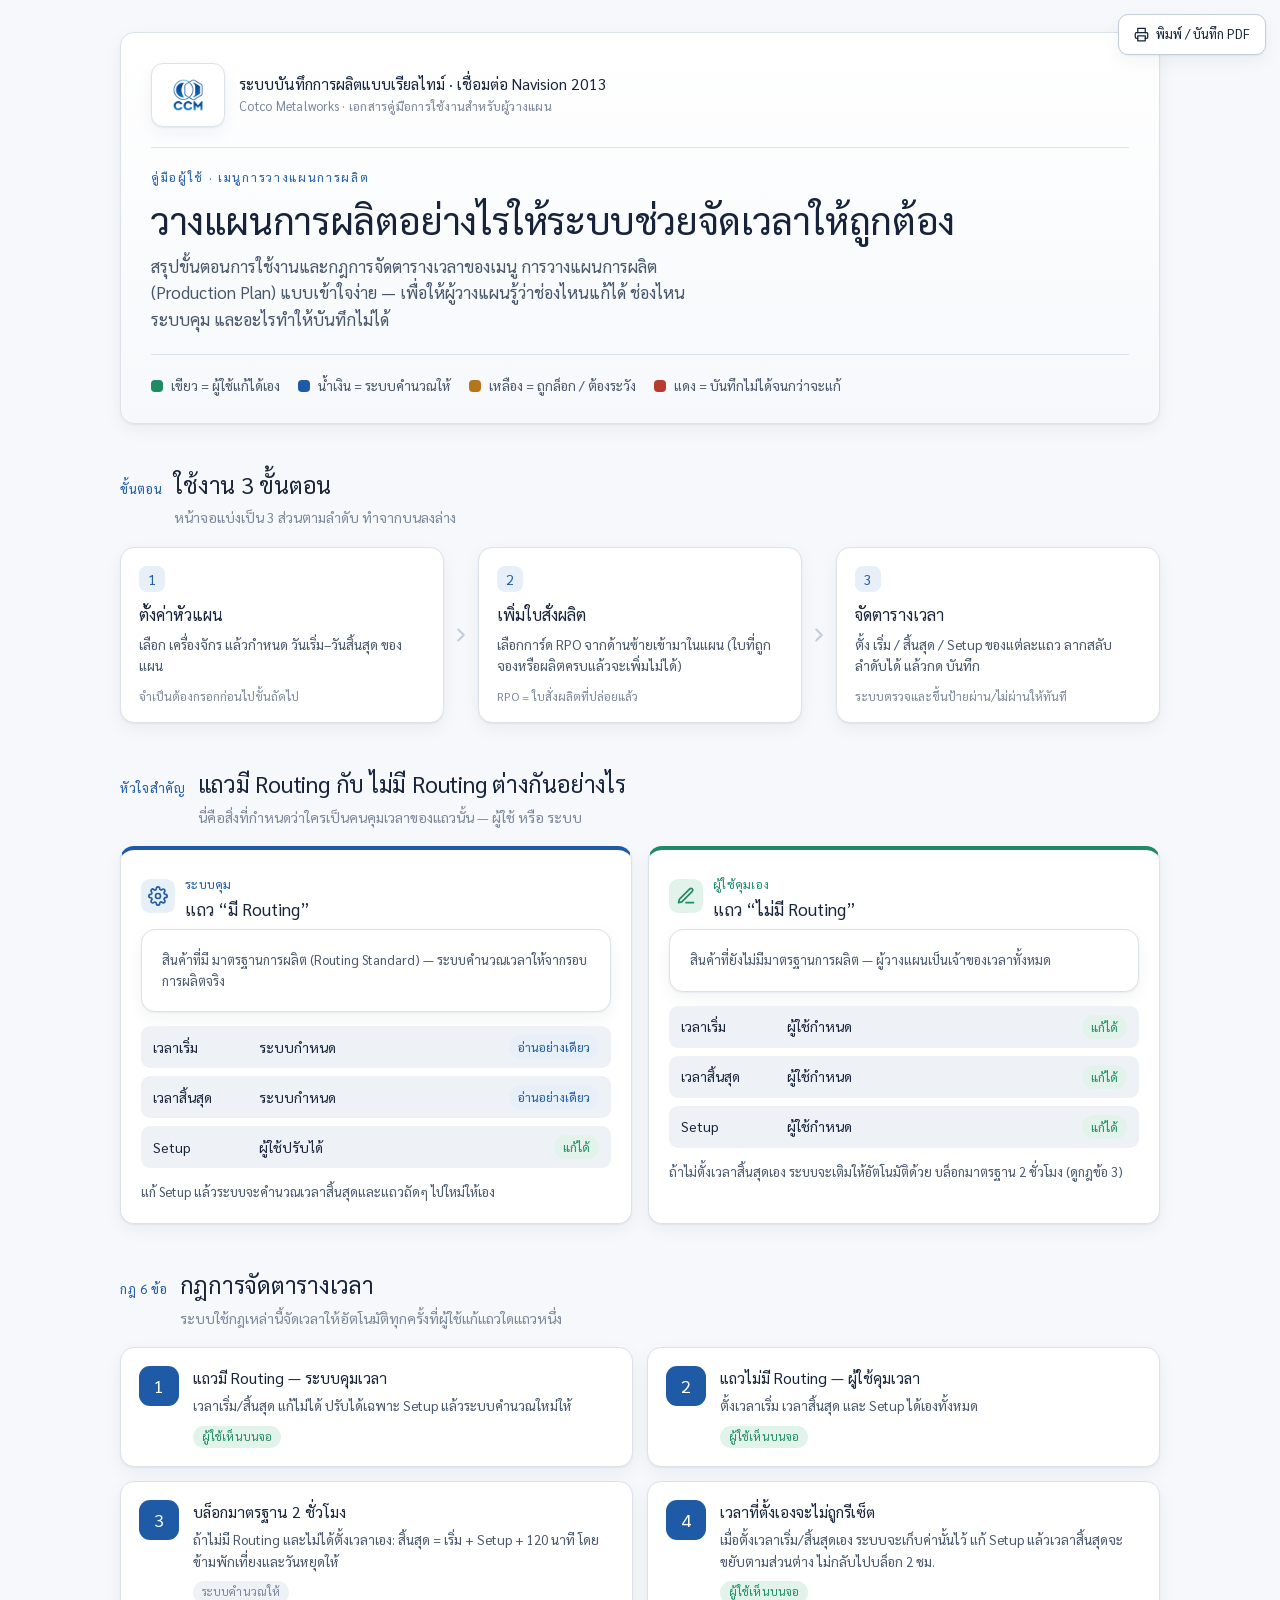
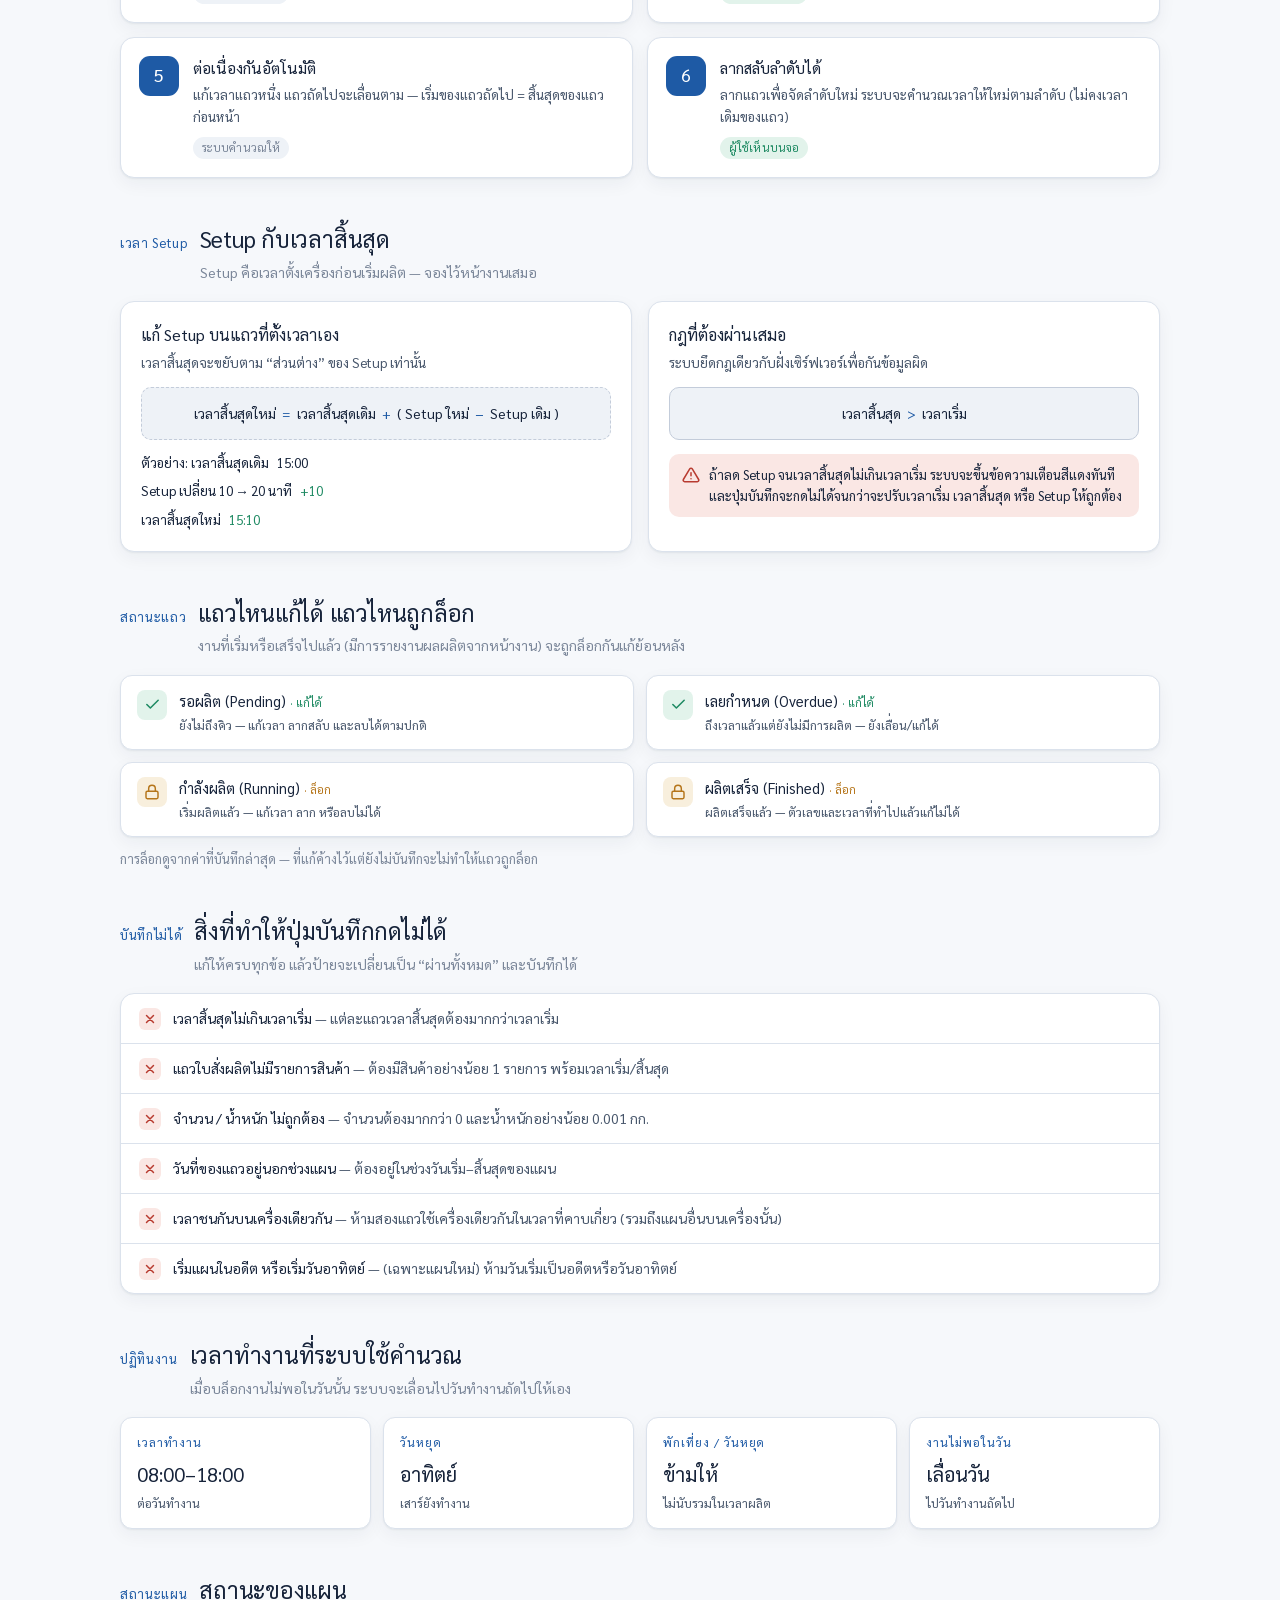
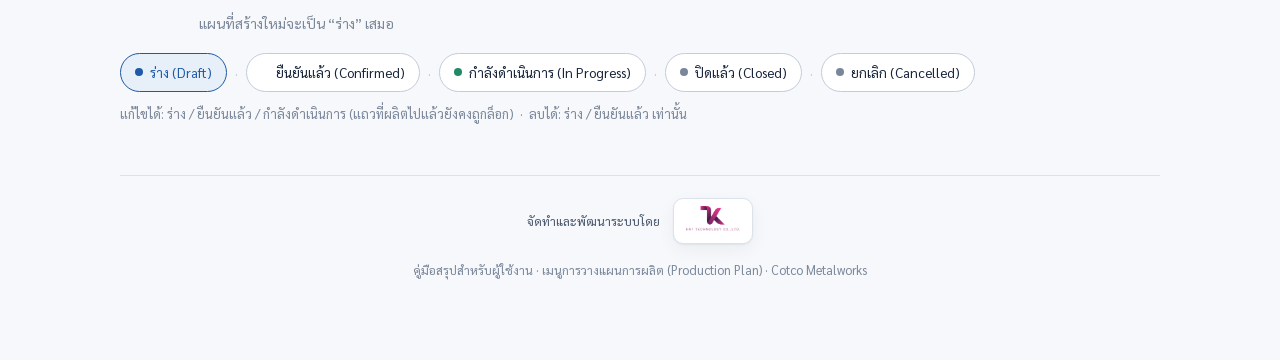
==== index.html @ a8435e53 "Add files via upload" ====
<!DOCTYPE html>
<html lang="th">
<head>
<meta charset="utf-8">
<meta name="viewport" content="width=device-width, initial-scale=1">
<meta name="description" content="คู่มือผู้ใช้: ขั้นตอนและกฎการจัดตารางเวลาของเมนูการวางแผนการผลิต (Production Plan)">
<link rel="icon" href="data:image/svg+xml,<svg xmlns='http://www.w3.org/2000/svg' viewBox='0 0 100 100'><text y='.9em' font-size='88'>🏭</text></svg>">
<style>
  img,svg{max-width:100%}
  .toolbar{position:fixed;top:14px;right:14px;z-index:50}
  .toolbar button{font:inherit;font-weight:700;font-size:13px;cursor:pointer;border:1px solid var(--line-strong);background:var(--surface);color:var(--ink);padding:9px 15px;border-radius:10px;box-shadow:var(--shadow);display:inline-flex;align-items:center;gap:7px}
  .toolbar button:hover{border-color:var(--brand);color:var(--brand)}
  .toolbar button:focus-visible{outline:2px solid var(--brand);outline-offset:2px}
  @media (prefers-reduced-motion:reduce){*{transition:none!important;animation:none!important}}
  @media print{
    .toolbar{display:none}
    :root{--ground:#fff!important;--surface:#fff!important;--surface-2:#f2f4f8!important;--ink:#16233a!important;--shadow:none!important}
    .wrap{max-width:none;padding:0 6px}
    header.hero,section{break-inside:avoid}
    .step,.pcard,.rule,.panel,.state,.cbox,.checks,.check{box-shadow:none!important;break-inside:avoid}
  }
</style>
<title>คู่มือการวางแผนการผลิต — Cotco</title>
<style>
  @font-face{font-family:'Sarabun';src:url([data-uri]) format('truetype');font-weight:400 800;font-style:normal;font-display:swap}
  :root {
    --ground: #f6f8fb;
    --surface: #ffffff;
    --surface-2: #eef2f7;
    --ink: #16233a;
    --ink-soft: #47566b;
    --ink-faint: #7a8699;
    --line: #dbe2ec;
    --line-strong: #c3ccda;
    --brand: #1e5aa5;
    --brand-soft: #e7eff8;
    --edit: #1f8a63;      /* ผู้ใช้แก้ได้ */
    --edit-soft: #e2f3eb;
    --system: #1e5aa5;    /* ระบบคุม */
    --system-soft: #e7eff8;
    --lock: #b5751a;      /* ล็อก / ต้องระวัง */
    --lock-soft: #f8efdd;
    --block: #b83b30;     /* บันทึกไม่ได้ */
    --block-soft: #fae7e4;
    --shadow: 0 1px 2px rgba(22,35,58,.06), 0 6px 18px rgba(22,35,58,.05);
    --radius: 14px;
    --font: "Sarabun", "Noto Sans Thai", "Leelawadee UI", "IBM Plex Sans Thai", system-ui, -apple-system, "Segoe UI", sans-serif;
  }
  @media (prefers-color-scheme: dark) {
    :root {
      --ground: #0e141d;
      --surface: #161f2b;
      --surface-2: #1d2836;
      --ink: #e7edf5;
      --ink-soft: #aab6c7;
      --ink-faint: #7c899c;
      --line: #273343;
      --line-strong: #34435a;
      --brand: #6fa5df;
      --brand-soft: #17293f;
      --edit: #57c493;
      --edit-soft: #12301f;
      --system: #6fa5df;
      --system-soft: #17293f;
      --lock: #e0a94e;
      --lock-soft: #33260f;
      --block: #ec7b6f;
      --block-soft: #35110d;
      --shadow: 0 1px 2px rgba(0,0,0,.3), 0 8px 22px rgba(0,0,0,.35);
    }
  }
  :root[data-theme="light"] {
    --ground: #f6f8fb; --surface: #fff; --surface-2: #eef2f7; --ink: #16233a; --ink-soft: #47566b; --ink-faint: #7a8699; --line: #dbe2ec; --line-strong: #c3ccda; --brand: #1e5aa5; --brand-soft: #e7eff8; --edit: #1f8a63; --edit-soft: #e2f3eb; --system: #1e5aa5; --system-soft: #e7eff8; --lock: #b5751a; --lock-soft: #f8efdd; --block: #b83b30; --block-soft: #fae7e4; --shadow: 0 1px 2px rgba(22,35,58,.06), 0 6px 18px rgba(22,35,58,.05);
  }
  :root[data-theme="dark"] {
    --ground: #0e141d; --surface: #161f2b; --surface-2: #1d2836; --ink: #e7edf5; --ink-soft: #aab6c7; --ink-faint: #7c899c; --line: #273343; --line-strong: #34435a; --brand: #6fa5df; --brand-soft: #17293f; --edit: #57c493; --edit-soft: #12301f; --system: #6fa5df; --system-soft: #17293f; --lock: #e0a94e; --lock-soft: #33260f; --block: #ec7b6f; --block-soft: #35110d; --shadow: 0 1px 2px rgba(0,0,0,.3), 0 8px 22px rgba(0,0,0,.35);
  }

  * { box-sizing: border-box; }
  body {
    margin: 0; background: var(--ground); color: var(--ink);
    font-family: var(--font); line-height: 1.6;
    -webkit-font-smoothing: antialiased; font-size: 16px;
  }
  .wrap { max-width: 1080px; margin: 0 auto; padding: 32px 20px 80px; }

  /* ---- header ---- */
  header.hero {
    background: linear-gradient(180deg, var(--surface), var(--ground));
    border: 1px solid var(--line); border-radius: var(--radius);
    padding: 30px 30px 26px; box-shadow: var(--shadow); margin-bottom: 30px;
  }
  .eyebrow {
    font-size: 12px; font-weight: 700; letter-spacing: .14em; text-transform: uppercase;
    color: var(--brand); margin: 0 0 10px;
  }
  h1 { font-size: clamp(26px, 4vw, 38px); line-height: 1.2; margin: 0 0 10px; font-weight: 800; letter-spacing: -.01em; text-wrap: balance; }
  .lede { color: var(--ink-soft); max-width: 62ch; margin: 0; font-size: 16.5px; }

  .legend { display: flex; flex-wrap: wrap; gap: 10px 18px; margin-top: 22px; padding-top: 20px; border-top: 1px solid var(--line); }
  .legend .item { display: inline-flex; align-items: center; gap: 8px; font-size: 13.5px; color: var(--ink-soft); font-weight: 600; }
  .dot { width: 12px; height: 12px; border-radius: 4px; flex: none; }
  .dot.edit { background: var(--edit); } .dot.system { background: var(--system); }
  .dot.lock { background: var(--lock); } .dot.block { background: var(--block); }

  /* brand */
  .brand-row { display: flex; align-items: center; gap: 14px; margin-bottom: 20px; padding-bottom: 20px; border-bottom: 1px solid var(--line); }
  .logo-chip { background: #fff; border: 1px solid var(--line); border-radius: 12px; padding: 8px 13px; display: inline-flex; align-items: center; box-shadow: var(--shadow); flex: none; }
  .logo-chip img { display: block; height: 46px; width: auto; }
  .brand-row .bt { display: flex; flex-direction: column; gap: 2px; min-width: 0; }
  .brand-row .bt .sys { font-size: 15.5px; font-weight: 800; color: var(--ink); line-height: 1.3; }
  .brand-row .bt .own { font-size: 12.5px; color: var(--ink-faint); font-weight: 600; letter-spacing: .02em; }
  .foot-brand { display: flex; align-items: center; justify-content: center; gap: 13px; margin-bottom: 16px; flex-wrap: wrap; }
  .foot-brand .fl { font-size: 12.5px; color: var(--ink-soft); font-weight: 600; }
  .foot-brand .fc { background: #fff; border: 1px solid var(--line); border-radius: 10px; padding: 7px 12px; display: inline-flex; box-shadow: var(--shadow); }
  .foot-brand .fc img { display: block; height: 30px; width: auto; }

  /* ---- section ---- */
  section { margin-top: 42px; }
  .sec-head { display: flex; align-items: baseline; gap: 12px; margin: 0 0 18px; }
  .sec-num { font-size: 13px; font-weight: 800; color: var(--brand); font-variant-numeric: tabular-nums; letter-spacing: .05em; }
  h2 { font-size: clamp(19px, 2.6vw, 23px); margin: 0; font-weight: 800; letter-spacing: -.01em; }
  .sec-sub { color: var(--ink-faint); font-size: 14px; margin: 4px 0 0; }

  /* ---- flow (steps) ---- */
  .flow { display: grid; grid-template-columns: 1fr auto 1fr auto 1fr; gap: 6px; align-items: stretch; }
  .step {
    background: var(--surface); border: 1px solid var(--line); border-radius: var(--radius);
    padding: 18px 18px 16px; box-shadow: var(--shadow); position: relative;
  }
  .step .n { display: inline-flex; align-items: center; justify-content: center; width: 26px; height: 26px; border-radius: 8px; background: var(--brand-soft); color: var(--brand); font-weight: 800; font-size: 14px; margin-bottom: 10px; font-variant-numeric: tabular-nums; }
  .step h3 { margin: 0 0 6px; font-size: 16px; font-weight: 800; }
  .step p { margin: 0; font-size: 13.5px; color: var(--ink-soft); }
  .step .tag { margin-top: 10px; font-size: 12px; color: var(--ink-faint); }
  .chev { display: flex; align-items: center; color: var(--line-strong); }
  .chev svg { width: 22px; height: 22px; }

  /* ---- two-column pivot ---- */
  .pivot { display: grid; grid-template-columns: 1fr 1fr; gap: 16px; }
  .pcard { border-radius: var(--radius); padding: 20px; box-shadow: var(--shadow); border: 1px solid var(--line); background: var(--surface); }
  .pcard.system { border-top: 4px solid var(--system); }
  .pcard.edit { border-top: 4px solid var(--edit); }
  .pcard .ph { display: flex; align-items: center; gap: 10px; margin-bottom: 6px; }
  .pcard .ph .ic { width: 34px; height: 34px; border-radius: 9px; display: inline-flex; align-items: center; justify-content: center; flex: none; }
  .pcard.system .ic { background: var(--system-soft); color: var(--system); }
  .pcard.edit .ic { background: var(--edit-soft); color: var(--edit); }
  .pcard h3 { margin: 0; font-size: 17px; font-weight: 800; }
  .pcard .who { font-size: 12.5px; font-weight: 700; letter-spacing: .02em; }
  .pcard.system .who { color: var(--system); } .pcard.edit .who { color: var(--edit); }
  .fields { display: flex; flex-direction: column; gap: 8px; margin: 14px 0 0; }
  .frow { display: flex; align-items: center; gap: 10px; font-size: 14px; padding: 9px 12px; border-radius: 9px; background: var(--surface-2); }
  .frow .fl { font-weight: 700; min-width: 96px; }
  .frow .fs { margin-left: auto; font-size: 12.5px; font-weight: 700; padding: 2px 9px; border-radius: 999px; }
  .fs.lock { background: var(--system-soft); color: var(--system); }
  .fs.free { background: var(--edit-soft); color: var(--edit); }
  .pcard .note { margin: 14px 0 0; font-size: 13px; color: var(--ink-soft); }

  /* ---- rules grid ---- */
  .rules { display: grid; grid-template-columns: repeat(2, 1fr); gap: 14px; }
  .rule { background: var(--surface); border: 1px solid var(--line); border-radius: var(--radius); padding: 18px; box-shadow: var(--shadow); display: flex; gap: 14px; }
  .rule .rn { flex: none; width: 40px; height: 40px; border-radius: 11px; background: var(--brand); color: #fff; display: inline-flex; align-items: center; justify-content: center; font-weight: 800; font-size: 18px; font-variant-numeric: tabular-nums; }
  :root[data-theme="dark"] .rule .rn { color: #0e141d; }
  @media (prefers-color-scheme: dark) { .rule .rn { color: #0e141d; } }
  .rule h3 { margin: 0 0 4px; font-size: 15.5px; font-weight: 800; }
  .rule p { margin: 0; font-size: 13.5px; color: var(--ink-soft); }
  .rule .badge { display: inline-block; margin-top: 9px; font-size: 11.5px; font-weight: 700; padding: 2px 9px; border-radius: 999px; letter-spacing: .01em; }
  .badge.see { background: var(--edit-soft); color: var(--edit); }
  .badge.auto { background: var(--surface-2); color: var(--ink-faint); }

  /* ---- callout diagram (setup) ---- */
  .duo { display: grid; grid-template-columns: 1fr 1fr; gap: 16px; }
  .panel { background: var(--surface); border: 1px solid var(--line); border-radius: var(--radius); padding: 20px; box-shadow: var(--shadow); }
  .panel h3 { margin: 0 0 4px; font-size: 16px; font-weight: 800; display: flex; align-items: center; gap: 8px; }
  .panel .desc { font-size: 13.5px; color: var(--ink-soft); margin: 0 0 14px; }
  .formula { background: var(--surface-2); border: 1px dashed var(--line-strong); border-radius: 10px; padding: 14px 16px; font-size: 14px; text-align: center; color: var(--ink); font-weight: 600; }
  .formula .op { color: var(--brand); font-weight: 800; padding: 0 3px; }
  .ex { display: flex; flex-direction: column; gap: 7px; margin-top: 12px; font-size: 13.5px; }
  .ex .er { display: flex; gap: 8px; align-items: center; }
  .ex .er b { font-variant-numeric: tabular-nums; }
  .arrow-in { color: var(--edit); font-weight: 800; }
  .warn-line { display: flex; gap: 9px; align-items: flex-start; margin-top: 14px; padding: 11px 13px; border-radius: 10px; background: var(--block-soft); font-size: 13px; color: var(--ink); }
  .warn-line svg { flex: none; color: var(--block); margin-top: 1px; }

  /* ---- status / lock legend ---- */
  .states { display: grid; grid-template-columns: repeat(2, 1fr); gap: 12px; }
  .state { display: flex; gap: 12px; align-items: flex-start; background: var(--surface); border: 1px solid var(--line); border-radius: 12px; padding: 14px 16px; box-shadow: var(--shadow); }
  .state .si { flex: none; width: 30px; height: 30px; border-radius: 8px; display: inline-flex; align-items: center; justify-content: center; }
  .state.on .si { background: var(--edit-soft); color: var(--edit); }
  .state.off .si { background: var(--lock-soft); color: var(--lock); }
  .state h4 { margin: 0 0 2px; font-size: 14.5px; font-weight: 800; }
  .state p { margin: 0; font-size: 12.5px; color: var(--ink-soft); }
  .state .k { font-size: 11.5px; font-weight: 700; }
  .state.on .k { color: var(--edit); } .state.off .k { color: var(--lock); }

  /* ---- checklist (blocks save) ---- */
  .checks { background: var(--surface); border: 1px solid var(--line); border-radius: var(--radius); box-shadow: var(--shadow); overflow: hidden; }
  .check { display: flex; gap: 12px; align-items: flex-start; padding: 13px 18px; border-bottom: 1px solid var(--line); }
  .check:last-child { border-bottom: none; }
  .check .ci { flex: none; width: 22px; height: 22px; border-radius: 6px; background: var(--block-soft); color: var(--block); display: inline-flex; align-items: center; justify-content: center; margin-top: 1px; }
  .check .ct { font-size: 14px; }
  .check .ct b { font-weight: 800; }
  .check .ct span { color: var(--ink-soft); }

  /* ---- calendar strip ---- */
  .cal { display: grid; grid-template-columns: repeat(4, 1fr); gap: 12px; }
  .cbox { background: var(--surface); border: 1px solid var(--line); border-radius: 12px; padding: 15px 16px; box-shadow: var(--shadow); }
  .cbox .cl { font-size: 12px; font-weight: 700; color: var(--brand); text-transform: uppercase; letter-spacing: .08em; margin: 0 0 6px; }
  .cbox .cv { font-size: 20px; font-weight: 800; font-variant-numeric: tabular-nums; margin: 0; }
  .cbox .cs { font-size: 12.5px; color: var(--ink-soft); margin: 3px 0 0; }

  /* ---- lifecycle ---- */
  .life { display: flex; flex-wrap: wrap; gap: 8px; align-items: center; }
  .pill { display: inline-flex; align-items: center; gap: 7px; padding: 8px 14px; border-radius: 999px; font-size: 13.5px; font-weight: 700; border: 1px solid var(--line-strong); background: var(--surface); }
  .pill .pd { width: 8px; height: 8px; border-radius: 999px; }
  .pill.draft .pd { background: var(--brand); } .pill.draft { border-color: var(--brand); color: var(--brand); background: var(--brand-soft); }
  .pill .pd.g { background: var(--edit); } .pill .pd.a { background: var(--lock); } .pill .pd.n { background: var(--ink-faint); }
  .life .sep { color: var(--line-strong); }
  .life-note { font-size: 13px; color: var(--ink-faint); margin: 12px 0 0; }

  footer { margin-top: 50px; padding-top: 22px; border-top: 1px solid var(--line); font-size: 12.5px; color: var(--ink-faint); text-align: center; }

  @media (max-width: 760px) {
    .flow { grid-template-columns: 1fr; }
    .flow .chev { transform: rotate(90deg); justify-content: center; padding: 2px 0; }
    .pivot, .rules, .duo, .states, .cal { grid-template-columns: 1fr; }
  }
</style>
</head>
<body>
<div class="toolbar"><button type="button" onclick="window.print()"><svg viewBox="0 0 24 24" width="15" height="15" fill="none" stroke="currentColor" stroke-width="2" stroke-linecap="round" stroke-linejoin="round"><polyline points="6 9 6 2 18 2 18 9"/><path d="M6 18H4a2 2 0 0 1-2-2v-5a2 2 0 0 1 2-2h16a2 2 0 0 1 2 2v5a2 2 0 0 1-2 2h-2"/><rect x="6" y="14" width="12" height="8"/></svg>พิมพ์ / บันทึก PDF</button></div>

<div class="wrap">
  <header class="hero">
    <div class="brand-row">
      <span class="logo-chip"><img src="[data-uri]" alt="CCM — Cotco Metalworks"></span>
      <span class="bt">
        <span class="sys">ระบบบันทึกการผลิตแบบเรียลไทม์ · เชื่อมต่อ Navision 2013</span>
        <span class="own">Cotco Metalworks · เอกสารคู่มือการใช้งานสำหรับผู้วางแผน</span>
      </span>
    </div>
    <p class="eyebrow">คู่มือผู้ใช้ · เมนูการวางแผนการผลิต</p>
    <h1>วางแผนการผลิตอย่างไรให้ระบบช่วยจัดเวลาให้ถูกต้อง</h1>
    <p class="lede">สรุปขั้นตอนการใช้งานและกฎการจัดตารางเวลาของเมนู <b>การวางแผนการผลิต (Production Plan)</b> แบบเข้าใจง่าย — เพื่อให้ผู้วางแผนรู้ว่าช่องไหนแก้ได้ ช่องไหนระบบคุม และอะไรทำให้บันทึกไม่ได้</p>
    <div class="legend">
      <span class="item"><span class="dot edit"></span>เขียว = ผู้ใช้แก้ได้เอง</span>
      <span class="item"><span class="dot system"></span>น้ำเงิน = ระบบคำนวณให้</span>
      <span class="item"><span class="dot lock"></span>เหลือง = ถูกล็อก / ต้องระวัง</span>
      <span class="item"><span class="dot block"></span>แดง = บันทึกไม่ได้จนกว่าจะแก้</span>
    </div>
  </header>

  <!-- 1. FLOW -->
  <section>
    <div class="sec-head"><span class="sec-num">ขั้นตอน</span><div><h2>ใช้งาน 3 ขั้นตอน</h2><p class="sec-sub">หน้าจอแบ่งเป็น 3 ส่วนตามลำดับ ทำจากบนลงล่าง</p></div></div>
    <div class="flow">
      <div class="step">
        <span class="n">1</span>
        <h3>ตั้งค่าหัวแผน</h3>
        <p>เลือก <b>เครื่องจักร</b> แล้วกำหนด <b>วันเริ่ม–วันสิ้นสุด</b> ของแผน</p>
        <p class="tag">จำเป็นต้องกรอกก่อนไปขั้นถัดไป</p>
      </div>
      <div class="chev" aria-hidden="true"><svg viewBox="0 0 24 24" fill="none" stroke="currentColor" stroke-width="2.2" stroke-linecap="round" stroke-linejoin="round"><path d="M9 6l6 6-6 6"/></svg></div>
      <div class="step">
        <span class="n">2</span>
        <h3>เพิ่มใบสั่งผลิต</h3>
        <p>เลือกการ์ด <b>RPO</b> จากด้านซ้ายเข้ามาในแผน (ใบที่ถูกจองหรือผลิตครบแล้วจะเพิ่มไม่ได้)</p>
        <p class="tag">RPO = ใบสั่งผลิตที่ปล่อยแล้ว</p>
      </div>
      <div class="chev" aria-hidden="true"><svg viewBox="0 0 24 24" fill="none" stroke="currentColor" stroke-width="2.2" stroke-linecap="round" stroke-linejoin="round"><path d="M9 6l6 6-6 6"/></svg></div>
      <div class="step">
        <span class="n">3</span>
        <h3>จัดตารางเวลา</h3>
        <p>ตั้ง <b>เริ่ม / สิ้นสุด / Setup</b> ของแต่ละแถว ลากสลับลำดับได้ แล้วกด <b>บันทึก</b></p>
        <p class="tag">ระบบตรวจและขึ้นป้ายผ่าน/ไม่ผ่านให้ทันที</p>
      </div>
    </div>
  </section>

  <!-- 2. PIVOT: routed vs unrouted -->
  <section>
    <div class="sec-head"><span class="sec-num">หัวใจสำคัญ</span><div><h2>แถวมี Routing กับ ไม่มี Routing ต่างกันอย่างไร</h2><p class="sec-sub">นี่คือสิ่งที่กำหนดว่าใครเป็นคนคุมเวลาของแถวนั้น — ผู้ใช้ หรือ ระบบ</p></div></div>
    <div class="pivot">
      <div class="pcard system">
        <div class="ph">
          <span class="ic"><svg viewBox="0 0 24 24" width="20" height="20" fill="none" stroke="currentColor" stroke-width="2" stroke-linecap="round" stroke-linejoin="round"><circle cx="12" cy="12" r="3"/><path d="M19.4 15a1.65 1.65 0 0 0 .33 1.82l.06.06a2 2 0 1 1-2.83 2.83l-.06-.06a1.65 1.65 0 0 0-1.82-.33 1.65 1.65 0 0 0-1 1.51V21a2 2 0 0 1-4 0v-.09A1.65 1.65 0 0 0 9 19.4a1.65 1.65 0 0 0-1.82.33l-.06.06a2 2 0 1 1-2.83-2.83l.06-.06a1.65 1.65 0 0 0 .33-1.82 1.65 1.65 0 0 0-1.51-1H3a2 2 0 0 1 0-4h.09A1.65 1.65 0 0 0 4.6 9a1.65 1.65 0 0 0-.33-1.82l-.06-.06a2 2 0 1 1 2.83-2.83l.06.06a1.65 1.65 0 0 0 1.82.33H9a1.65 1.65 0 0 0 1-1.51V3a2 2 0 0 1 4 0v.09a1.65 1.65 0 0 0 1 1.51 1.65 1.65 0 0 0 1.82-.33l.06-.06a2 2 0 1 1 2.83 2.83l-.06.06a1.65 1.65 0 0 0-.33 1.82V9a1.65 1.65 0 0 0 1.51 1H21a2 2 0 0 1 0 4h-.09a1.65 1.65 0 0 0-1.51 1z"/></svg></span>
          <div><span class="who">ระบบคุม</span><h3>แถว “มี Routing”</h3></div>
        </div>
        <p class="pcard note" style="margin-top:2px">สินค้าที่มี <b>มาตรฐานการผลิต (Routing Standard)</b> — ระบบคำนวณเวลาให้จากรอบการผลิตจริง</p>
        <div class="fields">
          <div class="frow"><span class="fl">เวลาเริ่ม</span><span>ระบบกำหนด</span><span class="fs lock">อ่านอย่างเดียว</span></div>
          <div class="frow"><span class="fl">เวลาสิ้นสุด</span><span>ระบบกำหนด</span><span class="fs lock">อ่านอย่างเดียว</span></div>
          <div class="frow"><span class="fl">Setup</span><span>ผู้ใช้ปรับได้</span><span class="fs free">แก้ได้</span></div>
        </div>
        <p class="note">แก้ Setup แล้วระบบจะคำนวณเวลาสิ้นสุดและแถวถัดๆ ไปใหม่ให้เอง</p>
      </div>

      <div class="pcard edit">
        <div class="ph">
          <span class="ic"><svg viewBox="0 0 24 24" width="20" height="20" fill="none" stroke="currentColor" stroke-width="2" stroke-linecap="round" stroke-linejoin="round"><path d="M12 20h9"/><path d="M16.5 3.5a2.12 2.12 0 0 1 3 3L7 19l-4 1 1-4z"/></svg></span>
          <div><span class="who">ผู้ใช้คุมเอง</span><h3>แถว “ไม่มี Routing”</h3></div>
        </div>
        <p class="pcard note" style="margin-top:2px">สินค้าที่ยังไม่มีมาตรฐานการผลิต — ผู้วางแผนเป็นเจ้าของเวลาทั้งหมด</p>
        <div class="fields">
          <div class="frow"><span class="fl">เวลาเริ่ม</span><span>ผู้ใช้กำหนด</span><span class="fs free">แก้ได้</span></div>
          <div class="frow"><span class="fl">เวลาสิ้นสุด</span><span>ผู้ใช้กำหนด</span><span class="fs free">แก้ได้</span></div>
          <div class="frow"><span class="fl">Setup</span><span>ผู้ใช้กำหนด</span><span class="fs free">แก้ได้</span></div>
        </div>
        <p class="note">ถ้าไม่ตั้งเวลาสิ้นสุดเอง ระบบจะเติมให้อัตโนมัติด้วย <b>บล็อกมาตรฐาน 2 ชั่วโมง</b> (ดูกฎข้อ 3)</p>
      </div>
    </div>
  </section>

  <!-- 3. THE 6 RULES -->
  <section>
    <div class="sec-head"><span class="sec-num">กฎ 6 ข้อ</span><div><h2>กฎการจัดตารางเวลา</h2><p class="sec-sub">ระบบใช้กฎเหล่านี้จัดเวลาให้อัตโนมัติทุกครั้งที่ผู้ใช้แก้แถวใดแถวหนึ่ง</p></div></div>
    <div class="rules">
      <div class="rule">
        <span class="rn">1</span>
        <div>
          <h3>แถวมี Routing — ระบบคุมเวลา</h3>
          <p>เวลาเริ่ม/สิ้นสุด แก้ไม่ได้ ปรับได้เฉพาะ Setup แล้วระบบคำนวณใหม่ให้</p>
          <span class="badge see">ผู้ใช้เห็นบนจอ</span>
        </div>
      </div>
      <div class="rule">
        <span class="rn">2</span>
        <div>
          <h3>แถวไม่มี Routing — ผู้ใช้คุมเวลา</h3>
          <p>ตั้งเวลาเริ่ม เวลาสิ้นสุด และ Setup ได้เองทั้งหมด</p>
          <span class="badge see">ผู้ใช้เห็นบนจอ</span>
        </div>
      </div>
      <div class="rule">
        <span class="rn">3</span>
        <div>
          <h3>บล็อกมาตรฐาน 2 ชั่วโมง</h3>
          <p>ถ้าไม่มี Routing และไม่ได้ตั้งเวลาเอง: สิ้นสุด = เริ่ม + Setup + 120 นาที โดยข้ามพักเที่ยงและวันหยุดให้</p>
          <span class="badge auto">ระบบคำนวณให้</span>
        </div>
      </div>
      <div class="rule">
        <span class="rn">4</span>
        <div>
          <h3>เวลาที่ตั้งเองจะไม่ถูกรีเซ็ต</h3>
          <p>เมื่อตั้งเวลาเริ่ม/สิ้นสุดเอง ระบบจะเก็บค่านั้นไว้ แก้ Setup แล้วเวลาสิ้นสุดจะ<b>ขยับตามส่วนต่าง</b> ไม่กลับไปบล็อก 2 ชม.</p>
          <span class="badge see">ผู้ใช้เห็นบนจอ</span>
        </div>
      </div>
      <div class="rule">
        <span class="rn">5</span>
        <div>
          <h3>ต่อเนื่องกันอัตโนมัติ</h3>
          <p>แก้เวลาแถวหนึ่ง แถวถัดไปจะเลื่อนตาม — <b>เริ่มของแถวถัดไป = สิ้นสุดของแถวก่อนหน้า</b></p>
          <span class="badge auto">ระบบคำนวณให้</span>
        </div>
      </div>
      <div class="rule">
        <span class="rn">6</span>
        <div>
          <h3>ลากสลับลำดับได้</h3>
          <p>ลากแถวเพื่อจัดลำดับใหม่ ระบบจะคำนวณเวลาให้ใหม่ตามลำดับ (ไม่คงเวลาเดิมของแถว)</p>
          <span class="badge see">ผู้ใช้เห็นบนจอ</span>
        </div>
      </div>
    </div>
  </section>

  <!-- 4. SETUP + END>START -->
  <section>
    <div class="sec-head"><span class="sec-num">เวลา Setup</span><div><h2>Setup กับเวลาสิ้นสุด</h2><p class="sec-sub">Setup คือเวลาตั้งเครื่องก่อนเริ่มผลิต — จองไว้หน้างานเสมอ</p></div></div>
    <div class="duo">
      <div class="panel">
        <h3>แก้ Setup บนแถวที่ตั้งเวลาเอง</h3>
        <p class="desc">เวลาสิ้นสุดจะขยับตาม “ส่วนต่าง” ของ Setup เท่านั้น</p>
        <div class="formula">เวลาสิ้นสุดใหม่ <span class="op">=</span> เวลาสิ้นสุดเดิม <span class="op">+</span> ( Setup ใหม่ <span class="op">−</span> Setup เดิม )</div>
        <div class="ex">
          <div class="er"><span>ตัวอย่าง: เวลาสิ้นสุดเดิม</span><b>15:00</b></div>
          <div class="er"><span>Setup เปลี่ยน 10 → 20 นาที</span><span class="arrow-in">+10</span></div>
          <div class="er"><span>เวลาสิ้นสุดใหม่</span><b style="color:var(--edit)">15:10</b></div>
        </div>
      </div>
      <div class="panel">
        <h3>กฎที่ต้องผ่านเสมอ</h3>
        <p class="desc">ระบบยึดกฎเดียวกับฝั่งเซิร์ฟเวอร์เพื่อกันข้อมูลผิด</p>
        <div class="formula" style="border-style:solid">เวลาสิ้นสุด <span class="op">&gt;</span> เวลาเริ่ม</div>
        <div class="warn-line">
          <svg viewBox="0 0 24 24" width="18" height="18" fill="none" stroke="currentColor" stroke-width="2" stroke-linecap="round" stroke-linejoin="round"><path d="M10.29 3.86 1.82 18a2 2 0 0 0 1.71 3h16.94a2 2 0 0 0 1.71-3L13.71 3.86a2 2 0 0 0-3.42 0z"/><line x1="12" y1="9" x2="12" y2="13"/><line x1="12" y1="17" x2="12.01" y2="17"/></svg>
          <span>ถ้าลด Setup จนเวลาสิ้นสุดไม่เกินเวลาเริ่ม ระบบจะขึ้น<b>ข้อความเตือนสีแดง</b>ทันที และ<b>ปุ่มบันทึกจะกดไม่ได้</b>จนกว่าจะปรับเวลาเริ่ม เวลาสิ้นสุด หรือ Setup ให้ถูกต้อง</span>
        </div>
      </div>
    </div>
  </section>

  <!-- 5. ROW LOCKS -->
  <section>
    <div class="sec-head"><span class="sec-num">สถานะแถว</span><div><h2>แถวไหนแก้ได้ แถวไหนถูกล็อก</h2><p class="sec-sub">งานที่เริ่มหรือเสร็จไปแล้ว (มีการรายงานผลผลิตจากหน้างาน) จะถูกล็อกกันแก้ย้อนหลัง</p></div></div>
    <div class="states">
      <div class="state on">
        <span class="si"><svg viewBox="0 0 24 24" width="17" height="17" fill="none" stroke="currentColor" stroke-width="2.2" stroke-linecap="round" stroke-linejoin="round"><path d="M20 6 9 17l-5-5"/></svg></span>
        <div><h4>รอผลิต (Pending) <span class="k">· แก้ได้</span></h4><p>ยังไม่ถึงคิว — แก้เวลา ลากสลับ และลบได้ตามปกติ</p></div>
      </div>
      <div class="state on">
        <span class="si"><svg viewBox="0 0 24 24" width="17" height="17" fill="none" stroke="currentColor" stroke-width="2.2" stroke-linecap="round" stroke-linejoin="round"><path d="M20 6 9 17l-5-5"/></svg></span>
        <div><h4>เลยกำหนด (Overdue) <span class="k">· แก้ได้</span></h4><p>ถึงเวลาแล้วแต่ยังไม่มีการผลิต — ยังเลื่อน/แก้ได้</p></div>
      </div>
      <div class="state off">
        <span class="si"><svg viewBox="0 0 24 24" width="16" height="16" fill="none" stroke="currentColor" stroke-width="2.2" stroke-linecap="round" stroke-linejoin="round"><rect x="3" y="11" width="18" height="11" rx="2"/><path d="M7 11V7a5 5 0 0 1 10 0v4"/></svg></span>
        <div><h4>กำลังผลิต (Running) <span class="k">· ล็อก</span></h4><p>เริ่มผลิตแล้ว — แก้เวลา ลาก หรือลบไม่ได้</p></div>
      </div>
      <div class="state off">
        <span class="si"><svg viewBox="0 0 24 24" width="16" height="16" fill="none" stroke="currentColor" stroke-width="2.2" stroke-linecap="round" stroke-linejoin="round"><rect x="3" y="11" width="18" height="11" rx="2"/><path d="M7 11V7a5 5 0 0 1 10 0v4"/></svg></span>
        <div><h4>ผลิตเสร็จ (Finished) <span class="k">· ล็อก</span></h4><p>ผลิตเสร็จแล้ว — ตัวเลขและเวลาที่ทำไปแล้วแก้ไม่ได้</p></div>
      </div>
    </div>
    <p class="life-note">การล็อกดูจากค่าที่<b>บันทึกล่าสุด</b> — ที่แก้ค้างไว้แต่ยังไม่บันทึกจะไม่ทำให้แถวถูกล็อก</p>
  </section>

  <!-- 6. WHAT BLOCKS SAVE -->
  <section>
    <div class="sec-head"><span class="sec-num">บันทึกไม่ได้</span><div><h2>สิ่งที่ทำให้ปุ่มบันทึกกดไม่ได้</h2><p class="sec-sub">แก้ให้ครบทุกข้อ แล้วป้ายจะเปลี่ยนเป็น “ผ่านทั้งหมด” และบันทึกได้</p></div></div>
    <div class="checks">
      <div class="check"><span class="ci"><svg viewBox="0 0 24 24" width="14" height="14" fill="none" stroke="currentColor" stroke-width="2.5" stroke-linecap="round"><path d="M18 6 6 18M6 6l12 12"/></svg></span><span class="ct"><b>เวลาสิ้นสุดไม่เกินเวลาเริ่ม</b> <span>— แต่ละแถวเวลาสิ้นสุดต้องมากกว่าเวลาเริ่ม</span></span></div>
      <div class="check"><span class="ci"><svg viewBox="0 0 24 24" width="14" height="14" fill="none" stroke="currentColor" stroke-width="2.5" stroke-linecap="round"><path d="M18 6 6 18M6 6l12 12"/></svg></span><span class="ct"><b>แถวใบสั่งผลิตไม่มีรายการสินค้า</b> <span>— ต้องมีสินค้าอย่างน้อย 1 รายการ พร้อมเวลาเริ่ม/สิ้นสุด</span></span></div>
      <div class="check"><span class="ci"><svg viewBox="0 0 24 24" width="14" height="14" fill="none" stroke="currentColor" stroke-width="2.5" stroke-linecap="round"><path d="M18 6 6 18M6 6l12 12"/></svg></span><span class="ct"><b>จำนวน / น้ำหนัก ไม่ถูกต้อง</b> <span>— จำนวนต้องมากกว่า 0 และน้ำหนักอย่างน้อย 0.001 กก.</span></span></div>
      <div class="check"><span class="ci"><svg viewBox="0 0 24 24" width="14" height="14" fill="none" stroke="currentColor" stroke-width="2.5" stroke-linecap="round"><path d="M18 6 6 18M6 6l12 12"/></svg></span><span class="ct"><b>วันที่ของแถวอยู่นอกช่วงแผน</b> <span>— ต้องอยู่ในช่วงวันเริ่ม–สิ้นสุดของแผน</span></span></div>
      <div class="check"><span class="ci"><svg viewBox="0 0 24 24" width="14" height="14" fill="none" stroke="currentColor" stroke-width="2.5" stroke-linecap="round"><path d="M18 6 6 18M6 6l12 12"/></svg></span><span class="ct"><b>เวลาชนกันบนเครื่องเดียวกัน</b> <span>— ห้ามสองแถวใช้เครื่องเดียวกันในเวลาที่คาบเกี่ยว (รวมถึงแผนอื่นบนเครื่องนั้น)</span></span></div>
      <div class="check"><span class="ci"><svg viewBox="0 0 24 24" width="14" height="14" fill="none" stroke="currentColor" stroke-width="2.5" stroke-linecap="round"><path d="M18 6 6 18M6 6l12 12"/></svg></span><span class="ct"><b>เริ่มแผนในอดีต หรือเริ่มวันอาทิตย์</b> <span>— (เฉพาะแผนใหม่) ห้ามวันเริ่มเป็นอดีตหรือวันอาทิตย์</span></span></div>
    </div>
  </section>

  <!-- 7. CALENDAR -->
  <section>
    <div class="sec-head"><span class="sec-num">ปฏิทินงาน</span><div><h2>เวลาทำงานที่ระบบใช้คำนวณ</h2><p class="sec-sub">เมื่อบล็อกงานไม่พอในวันนั้น ระบบจะเลื่อนไปวันทำงานถัดไปให้เอง</p></div></div>
    <div class="cal">
      <div class="cbox"><p class="cl">เวลาทำงาน</p><p class="cv">08:00–18:00</p><p class="cs">ต่อวันทำงาน</p></div>
      <div class="cbox"><p class="cl">วันหยุด</p><p class="cv">อาทิตย์</p><p class="cs">เสาร์ยังทำงาน</p></div>
      <div class="cbox"><p class="cl">พักเที่ยง / วันหยุด</p><p class="cv">ข้ามให้</p><p class="cs">ไม่นับรวมในเวลาผลิต</p></div>
      <div class="cbox"><p class="cl">งานไม่พอในวัน</p><p class="cv">เลื่อนวัน</p><p class="cs">ไปวันทำงานถัดไป</p></div>
    </div>
  </section>

  <!-- 8. LIFECYCLE -->
  <section>
    <div class="sec-head"><span class="sec-num">สถานะแผน</span><div><h2>สถานะของแผน</h2><p class="sec-sub">แผนที่สร้างใหม่จะเป็น “ร่าง” เสมอ</p></div></div>
    <div class="life">
      <span class="pill draft"><span class="pd"></span>ร่าง (Draft)</span>
      <span class="sep">·</span>
      <span class="pill"><span class="pd"></span>ยืนยันแล้ว (Confirmed)</span>
      <span class="sep">·</span>
      <span class="pill"><span class="pd g"></span>กำลังดำเนินการ (In&nbsp;Progress)</span>
      <span class="sep">·</span>
      <span class="pill"><span class="pd n"></span>ปิดแล้ว (Closed)</span>
      <span class="sep">·</span>
      <span class="pill"><span class="pd n"></span>ยกเลิก (Cancelled)</span>
    </div>
    <p class="life-note"><b>แก้ไขได้:</b> ร่าง / ยืนยันแล้ว / กำลังดำเนินการ (แถวที่ผลิตไปแล้วยังคงถูกล็อก) &nbsp;·&nbsp; <b>ลบได้:</b> ร่าง / ยืนยันแล้ว เท่านั้น</p>
  </section>

  <footer>
    <div class="foot-brand">
      <span class="fl">จัดทำและพัฒนาระบบโดย</span>
      <span class="fc"><img src="[data-uri]" alt="KNT Technology Co., Ltd."></span>
    </div>
    คู่มือสรุปสำหรับผู้ใช้งาน · เมนูการวางแผนการผลิต (Production Plan) · Cotco Metalworks
  </footer>
</div>

</body>
</html>
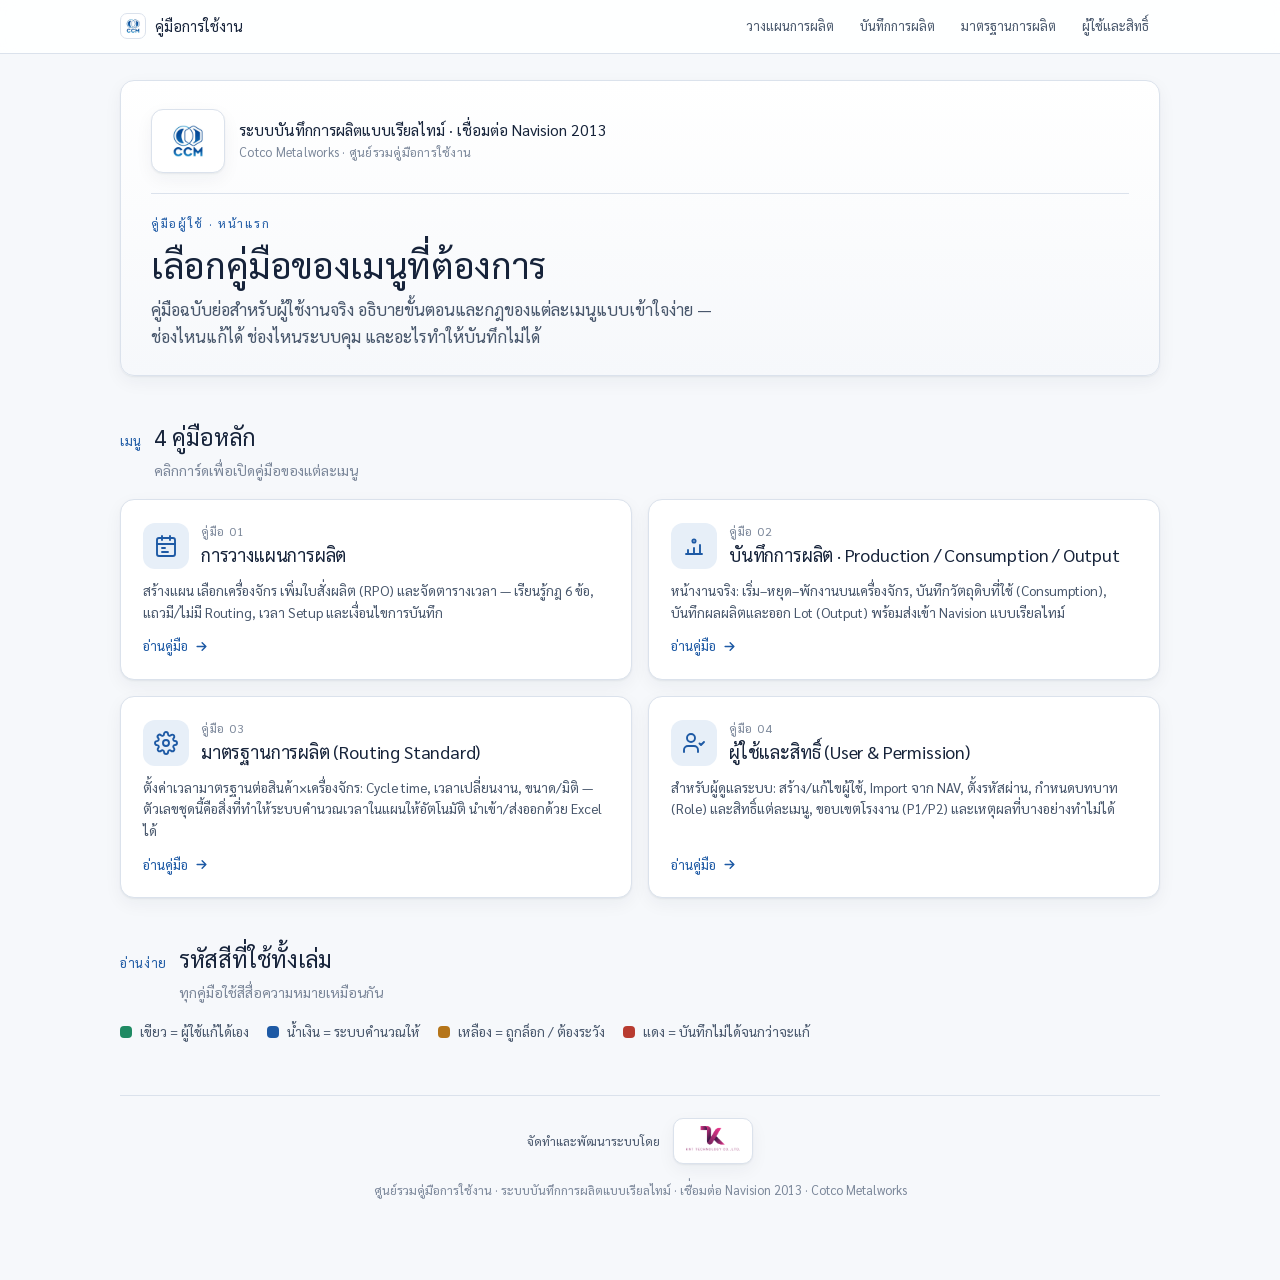
==== commit db4e6be5: "Add files via upload" ====
--- a/index.html
+++ b/index.html
@@ -3,467 +3,97 @@
 <head>
 <meta charset="utf-8">
 <meta name="viewport" content="width=device-width, initial-scale=1">
-<meta name="description" content="คู่มือผู้ใช้: ขั้นตอนและกฎการจัดตารางเวลาของเมนูการวางแผนการผลิต (Production Plan)">
+<meta name="description" content="คู่มือการใช้งาน ระบบบันทึกการผลิตแบบเรียลไทม์ เชื่อมต่อ Navision 2013 — Cotco Metalworks">
 <link rel="icon" href="data:image/svg+xml,<svg xmlns='http://www.w3.org/2000/svg' viewBox='0 0 100 100'><text y='.9em' font-size='88'>🏭</text></svg>">
-<style>
-  img,svg{max-width:100%}
-  .toolbar{position:fixed;top:14px;right:14px;z-index:50}
-  .toolbar button{font:inherit;font-weight:700;font-size:13px;cursor:pointer;border:1px solid var(--line-strong);background:var(--surface);color:var(--ink);padding:9px 15px;border-radius:10px;box-shadow:var(--shadow);display:inline-flex;align-items:center;gap:7px}
-  .toolbar button:hover{border-color:var(--brand);color:var(--brand)}
-  .toolbar button:focus-visible{outline:2px solid var(--brand);outline-offset:2px}
-  @media (prefers-reduced-motion:reduce){*{transition:none!important;animation:none!important}}
-  @media print{
-    .toolbar{display:none}
-    :root{--ground:#fff!important;--surface:#fff!important;--surface-2:#f2f4f8!important;--ink:#16233a!important;--shadow:none!important}
-    .wrap{max-width:none;padding:0 6px}
-    header.hero,section{break-inside:avoid}
-    .step,.pcard,.rule,.panel,.state,.cbox,.checks,.check{box-shadow:none!important;break-inside:avoid}
-  }
-</style>
-<title>คู่มือการวางแผนการผลิต — Cotco</title>
-<style>
-  @font-face{font-family:'Sarabun';src:url([data-uri]) format('truetype');font-weight:400 800;font-style:normal;font-display:swap}
-  :root {
-    --ground: #f6f8fb;
-    --surface: #ffffff;
-    --surface-2: #eef2f7;
-    --ink: #16233a;
-    --ink-soft: #47566b;
-    --ink-faint: #7a8699;
-    --line: #dbe2ec;
-    --line-strong: #c3ccda;
-    --brand: #1e5aa5;
-    --brand-soft: #e7eff8;
-    --edit: #1f8a63;      /* ผู้ใช้แก้ได้ */
-    --edit-soft: #e2f3eb;
-    --system: #1e5aa5;    /* ระบบคุม */
-    --system-soft: #e7eff8;
-    --lock: #b5751a;      /* ล็อก / ต้องระวัง */
-    --lock-soft: #f8efdd;
-    --block: #b83b30;     /* บันทึกไม่ได้ */
-    --block-soft: #fae7e4;
-    --shadow: 0 1px 2px rgba(22,35,58,.06), 0 6px 18px rgba(22,35,58,.05);
-    --radius: 14px;
-    --font: "Sarabun", "Noto Sans Thai", "Leelawadee UI", "IBM Plex Sans Thai", system-ui, -apple-system, "Segoe UI", sans-serif;
-  }
-  @media (prefers-color-scheme: dark) {
-    :root {
-      --ground: #0e141d;
-      --surface: #161f2b;
-      --surface-2: #1d2836;
-      --ink: #e7edf5;
-      --ink-soft: #aab6c7;
-      --ink-faint: #7c899c;
-      --line: #273343;
-      --line-strong: #34435a;
-      --brand: #6fa5df;
-      --brand-soft: #17293f;
-      --edit: #57c493;
-      --edit-soft: #12301f;
-      --system: #6fa5df;
-      --system-soft: #17293f;
-      --lock: #e0a94e;
-      --lock-soft: #33260f;
-      --block: #ec7b6f;
-      --block-soft: #35110d;
-      --shadow: 0 1px 2px rgba(0,0,0,.3), 0 8px 22px rgba(0,0,0,.35);
-    }
-  }
-  :root[data-theme="light"] {
-    --ground: #f6f8fb; --surface: #fff; --surface-2: #eef2f7; --ink: #16233a; --ink-soft: #47566b; --ink-faint: #7a8699; --line: #dbe2ec; --line-strong: #c3ccda; --brand: #1e5aa5; --brand-soft: #e7eff8; --edit: #1f8a63; --edit-soft: #e2f3eb; --system: #1e5aa5; --system-soft: #e7eff8; --lock: #b5751a; --lock-soft: #f8efdd; --block: #b83b30; --block-soft: #fae7e4; --shadow: 0 1px 2px rgba(22,35,58,.06), 0 6px 18px rgba(22,35,58,.05);
-  }
-  :root[data-theme="dark"] {
-    --ground: #0e141d; --surface: #161f2b; --surface-2: #1d2836; --ink: #e7edf5; --ink-soft: #aab6c7; --ink-faint: #7c899c; --line: #273343; --line-strong: #34435a; --brand: #6fa5df; --brand-soft: #17293f; --edit: #57c493; --edit-soft: #12301f; --system: #6fa5df; --system-soft: #17293f; --lock: #e0a94e; --lock-soft: #33260f; --block: #ec7b6f; --block-soft: #35110d; --shadow: 0 1px 2px rgba(0,0,0,.3), 0 8px 22px rgba(0,0,0,.35);
-  }
-
-  * { box-sizing: border-box; }
-  body {
-    margin: 0; background: var(--ground); color: var(--ink);
-    font-family: var(--font); line-height: 1.6;
-    -webkit-font-smoothing: antialiased; font-size: 16px;
-  }
-  .wrap { max-width: 1080px; margin: 0 auto; padding: 32px 20px 80px; }
-
-  /* ---- header ---- */
-  header.hero {
-    background: linear-gradient(180deg, var(--surface), var(--ground));
-    border: 1px solid var(--line); border-radius: var(--radius);
-    padding: 30px 30px 26px; box-shadow: var(--shadow); margin-bottom: 30px;
-  }
-  .eyebrow {
-    font-size: 12px; font-weight: 700; letter-spacing: .14em; text-transform: uppercase;
-    color: var(--brand); margin: 0 0 10px;
-  }
-  h1 { font-size: clamp(26px, 4vw, 38px); line-height: 1.2; margin: 0 0 10px; font-weight: 800; letter-spacing: -.01em; text-wrap: balance; }
-  .lede { color: var(--ink-soft); max-width: 62ch; margin: 0; font-size: 16.5px; }
-
-  .legend { display: flex; flex-wrap: wrap; gap: 10px 18px; margin-top: 22px; padding-top: 20px; border-top: 1px solid var(--line); }
-  .legend .item { display: inline-flex; align-items: center; gap: 8px; font-size: 13.5px; color: var(--ink-soft); font-weight: 600; }
-  .dot { width: 12px; height: 12px; border-radius: 4px; flex: none; }
-  .dot.edit { background: var(--edit); } .dot.system { background: var(--system); }
-  .dot.lock { background: var(--lock); } .dot.block { background: var(--block); }
-
-  /* brand */
-  .brand-row { display: flex; align-items: center; gap: 14px; margin-bottom: 20px; padding-bottom: 20px; border-bottom: 1px solid var(--line); }
-  .logo-chip { background: #fff; border: 1px solid var(--line); border-radius: 12px; padding: 8px 13px; display: inline-flex; align-items: center; box-shadow: var(--shadow); flex: none; }
-  .logo-chip img { display: block; height: 46px; width: auto; }
-  .brand-row .bt { display: flex; flex-direction: column; gap: 2px; min-width: 0; }
-  .brand-row .bt .sys { font-size: 15.5px; font-weight: 800; color: var(--ink); line-height: 1.3; }
-  .brand-row .bt .own { font-size: 12.5px; color: var(--ink-faint); font-weight: 600; letter-spacing: .02em; }
-  .foot-brand { display: flex; align-items: center; justify-content: center; gap: 13px; margin-bottom: 16px; flex-wrap: wrap; }
-  .foot-brand .fl { font-size: 12.5px; color: var(--ink-soft); font-weight: 600; }
-  .foot-brand .fc { background: #fff; border: 1px solid var(--line); border-radius: 10px; padding: 7px 12px; display: inline-flex; box-shadow: var(--shadow); }
-  .foot-brand .fc img { display: block; height: 30px; width: auto; }
-
-  /* ---- section ---- */
-  section { margin-top: 42px; }
-  .sec-head { display: flex; align-items: baseline; gap: 12px; margin: 0 0 18px; }
-  .sec-num { font-size: 13px; font-weight: 800; color: var(--brand); font-variant-numeric: tabular-nums; letter-spacing: .05em; }
-  h2 { font-size: clamp(19px, 2.6vw, 23px); margin: 0; font-weight: 800; letter-spacing: -.01em; }
-  .sec-sub { color: var(--ink-faint); font-size: 14px; margin: 4px 0 0; }
-
-  /* ---- flow (steps) ---- */
-  .flow { display: grid; grid-template-columns: 1fr auto 1fr auto 1fr; gap: 6px; align-items: stretch; }
-  .step {
-    background: var(--surface); border: 1px solid var(--line); border-radius: var(--radius);
-    padding: 18px 18px 16px; box-shadow: var(--shadow); position: relative;
-  }
-  .step .n { display: inline-flex; align-items: center; justify-content: center; width: 26px; height: 26px; border-radius: 8px; background: var(--brand-soft); color: var(--brand); font-weight: 800; font-size: 14px; margin-bottom: 10px; font-variant-numeric: tabular-nums; }
-  .step h3 { margin: 0 0 6px; font-size: 16px; font-weight: 800; }
-  .step p { margin: 0; font-size: 13.5px; color: var(--ink-soft); }
-  .step .tag { margin-top: 10px; font-size: 12px; color: var(--ink-faint); }
-  .chev { display: flex; align-items: center; color: var(--line-strong); }
-  .chev svg { width: 22px; height: 22px; }
-
-  /* ---- two-column pivot ---- */
-  .pivot { display: grid; grid-template-columns: 1fr 1fr; gap: 16px; }
-  .pcard { border-radius: var(--radius); padding: 20px; box-shadow: var(--shadow); border: 1px solid var(--line); background: var(--surface); }
-  .pcard.system { border-top: 4px solid var(--system); }
-  .pcard.edit { border-top: 4px solid var(--edit); }
-  .pcard .ph { display: flex; align-items: center; gap: 10px; margin-bottom: 6px; }
-  .pcard .ph .ic { width: 34px; height: 34px; border-radius: 9px; display: inline-flex; align-items: center; justify-content: center; flex: none; }
-  .pcard.system .ic { background: var(--system-soft); color: var(--system); }
-  .pcard.edit .ic { background: var(--edit-soft); color: var(--edit); }
-  .pcard h3 { margin: 0; font-size: 17px; font-weight: 800; }
-  .pcard .who { font-size: 12.5px; font-weight: 700; letter-spacing: .02em; }
-  .pcard.system .who { color: var(--system); } .pcard.edit .who { color: var(--edit); }
-  .fields { display: flex; flex-direction: column; gap: 8px; margin: 14px 0 0; }
-  .frow { display: flex; align-items: center; gap: 10px; font-size: 14px; padding: 9px 12px; border-radius: 9px; background: var(--surface-2); }
-  .frow .fl { font-weight: 700; min-width: 96px; }
-  .frow .fs { margin-left: auto; font-size: 12.5px; font-weight: 700; padding: 2px 9px; border-radius: 999px; }
-  .fs.lock { background: var(--system-soft); color: var(--system); }
-  .fs.free { background: var(--edit-soft); color: var(--edit); }
-  .pcard .note { margin: 14px 0 0; font-size: 13px; color: var(--ink-soft); }
-
-  /* ---- rules grid ---- */
-  .rules { display: grid; grid-template-columns: repeat(2, 1fr); gap: 14px; }
-  .rule { background: var(--surface); border: 1px solid var(--line); border-radius: var(--radius); padding: 18px; box-shadow: var(--shadow); display: flex; gap: 14px; }
-  .rule .rn { flex: none; width: 40px; height: 40px; border-radius: 11px; background: var(--brand); color: #fff; display: inline-flex; align-items: center; justify-content: center; font-weight: 800; font-size: 18px; font-variant-numeric: tabular-nums; }
-  :root[data-theme="dark"] .rule .rn { color: #0e141d; }
-  @media (prefers-color-scheme: dark) { .rule .rn { color: #0e141d; } }
-  .rule h3 { margin: 0 0 4px; font-size: 15.5px; font-weight: 800; }
-  .rule p { margin: 0; font-size: 13.5px; color: var(--ink-soft); }
-  .rule .badge { display: inline-block; margin-top: 9px; font-size: 11.5px; font-weight: 700; padding: 2px 9px; border-radius: 999px; letter-spacing: .01em; }
-  .badge.see { background: var(--edit-soft); color: var(--edit); }
-  .badge.auto { background: var(--surface-2); color: var(--ink-faint); }
-
-  /* ---- callout diagram (setup) ---- */
-  .duo { display: grid; grid-template-columns: 1fr 1fr; gap: 16px; }
-  .panel { background: var(--surface); border: 1px solid var(--line); border-radius: var(--radius); padding: 20px; box-shadow: var(--shadow); }
-  .panel h3 { margin: 0 0 4px; font-size: 16px; font-weight: 800; display: flex; align-items: center; gap: 8px; }
-  .panel .desc { font-size: 13.5px; color: var(--ink-soft); margin: 0 0 14px; }
-  .formula { background: var(--surface-2); border: 1px dashed var(--line-strong); border-radius: 10px; padding: 14px 16px; font-size: 14px; text-align: center; color: var(--ink); font-weight: 600; }
-  .formula .op { color: var(--brand); font-weight: 800; padding: 0 3px; }
-  .ex { display: flex; flex-direction: column; gap: 7px; margin-top: 12px; font-size: 13.5px; }
-  .ex .er { display: flex; gap: 8px; align-items: center; }
-  .ex .er b { font-variant-numeric: tabular-nums; }
-  .arrow-in { color: var(--edit); font-weight: 800; }
-  .warn-line { display: flex; gap: 9px; align-items: flex-start; margin-top: 14px; padding: 11px 13px; border-radius: 10px; background: var(--block-soft); font-size: 13px; color: var(--ink); }
-  .warn-line svg { flex: none; color: var(--block); margin-top: 1px; }
-
-  /* ---- status / lock legend ---- */
-  .states { display: grid; grid-template-columns: repeat(2, 1fr); gap: 12px; }
-  .state { display: flex; gap: 12px; align-items: flex-start; background: var(--surface); border: 1px solid var(--line); border-radius: 12px; padding: 14px 16px; box-shadow: var(--shadow); }
-  .state .si { flex: none; width: 30px; height: 30px; border-radius: 8px; display: inline-flex; align-items: center; justify-content: center; }
-  .state.on .si { background: var(--edit-soft); color: var(--edit); }
-  .state.off .si { background: var(--lock-soft); color: var(--lock); }
-  .state h4 { margin: 0 0 2px; font-size: 14.5px; font-weight: 800; }
-  .state p { margin: 0; font-size: 12.5px; color: var(--ink-soft); }
-  .state .k { font-size: 11.5px; font-weight: 700; }
-  .state.on .k { color: var(--edit); } .state.off .k { color: var(--lock); }
-
-  /* ---- checklist (blocks save) ---- */
-  .checks { background: var(--surface); border: 1px solid var(--line); border-radius: var(--radius); box-shadow: var(--shadow); overflow: hidden; }
-  .check { display: flex; gap: 12px; align-items: flex-start; padding: 13px 18px; border-bottom: 1px solid var(--line); }
-  .check:last-child { border-bottom: none; }
-  .check .ci { flex: none; width: 22px; height: 22px; border-radius: 6px; background: var(--block-soft); color: var(--block); display: inline-flex; align-items: center; justify-content: center; margin-top: 1px; }
-  .check .ct { font-size: 14px; }
-  .check .ct b { font-weight: 800; }
-  .check .ct span { color: var(--ink-soft); }
-
-  /* ---- calendar strip ---- */
-  .cal { display: grid; grid-template-columns: repeat(4, 1fr); gap: 12px; }
-  .cbox { background: var(--surface); border: 1px solid var(--line); border-radius: 12px; padding: 15px 16px; box-shadow: var(--shadow); }
-  .cbox .cl { font-size: 12px; font-weight: 700; color: var(--brand); text-transform: uppercase; letter-spacing: .08em; margin: 0 0 6px; }
-  .cbox .cv { font-size: 20px; font-weight: 800; font-variant-numeric: tabular-nums; margin: 0; }
-  .cbox .cs { font-size: 12.5px; color: var(--ink-soft); margin: 3px 0 0; }
-
-  /* ---- lifecycle ---- */
-  .life { display: flex; flex-wrap: wrap; gap: 8px; align-items: center; }
-  .pill { display: inline-flex; align-items: center; gap: 7px; padding: 8px 14px; border-radius: 999px; font-size: 13.5px; font-weight: 700; border: 1px solid var(--line-strong); background: var(--surface); }
-  .pill .pd { width: 8px; height: 8px; border-radius: 999px; }
-  .pill.draft .pd { background: var(--brand); } .pill.draft { border-color: var(--brand); color: var(--brand); background: var(--brand-soft); }
-  .pill .pd.g { background: var(--edit); } .pill .pd.a { background: var(--lock); } .pill .pd.n { background: var(--ink-faint); }
-  .life .sep { color: var(--line-strong); }
-  .life-note { font-size: 13px; color: var(--ink-faint); margin: 12px 0 0; }
-
-  footer { margin-top: 50px; padding-top: 22px; border-top: 1px solid var(--line); font-size: 12.5px; color: var(--ink-faint); text-align: center; }
-
-  @media (max-width: 760px) {
-    .flow { grid-template-columns: 1fr; }
-    .flow .chev { transform: rotate(90deg); justify-content: center; padding: 2px 0; }
-    .pivot, .rules, .duo, .states, .cal { grid-template-columns: 1fr; }
-  }
-</style>
+<title>คู่มือการใช้งานระบบ — Cotco Metalworks</title>
+<link rel="stylesheet" href="assets/guide.css">
 </head>
 <body>
-<div class="toolbar"><button type="button" onclick="window.print()"><svg viewBox="0 0 24 24" width="15" height="15" fill="none" stroke="currentColor" stroke-width="2" stroke-linecap="round" stroke-linejoin="round"><polyline points="6 9 6 2 18 2 18 9"/><path d="M6 18H4a2 2 0 0 1-2-2v-5a2 2 0 0 1 2-2h16a2 2 0 0 1 2 2v5a2 2 0 0 1-2 2h-2"/><rect x="6" y="14" width="12" height="8"/></svg>พิมพ์ / บันทึก PDF</button></div>
+
+<nav class="topnav"><div class="inner">
+  <a class="home" href="index.html"><span class="mark"><img src="assets/ccm-logo.jpg" alt=""></span>คู่มือการใช้งาน</a>
+  <div class="links">
+    <a href="production-plan.html">วางแผนการผลิต</a>
+    <a href="production-output.html">บันทึกการผลิต</a>
+    <a href="production-standard.html">มาตรฐานการผลิต</a>
+    <a href="user-permission.html">ผู้ใช้และสิทธิ์</a>
+  </div>
+</div></nav>
 
 <div class="wrap">
   <header class="hero">
     <div class="brand-row">
-      <span class="logo-chip"><img src="[data-uri]" alt="CCM — Cotco Metalworks"></span>
+      <span class="logo-chip"><img src="assets/ccm-logo.jpg" alt="CCM — Cotco Metalworks"></span>
       <span class="bt">
         <span class="sys">ระบบบันทึกการผลิตแบบเรียลไทม์ · เชื่อมต่อ Navision 2013</span>
-        <span class="own">Cotco Metalworks · เอกสารคู่มือการใช้งานสำหรับผู้วางแผน</span>
+        <span class="own">Cotco Metalworks · ศูนย์รวมคู่มือการใช้งาน</span>
       </span>
     </div>
-    <p class="eyebrow">คู่มือผู้ใช้ · เมนูการวางแผนการผลิต</p>
-    <h1>วางแผนการผลิตอย่างไรให้ระบบช่วยจัดเวลาให้ถูกต้อง</h1>
-    <p class="lede">สรุปขั้นตอนการใช้งานและกฎการจัดตารางเวลาของเมนู <b>การวางแผนการผลิต (Production Plan)</b> แบบเข้าใจง่าย — เพื่อให้ผู้วางแผนรู้ว่าช่องไหนแก้ได้ ช่องไหนระบบคุม และอะไรทำให้บันทึกไม่ได้</p>
-    <div class="legend">
+    <p class="eyebrow">คู่มือผู้ใช้ · หน้าแรก</p>
+    <h1>เลือกคู่มือของเมนูที่ต้องการ</h1>
+    <p class="lede">คู่มือฉบับย่อสำหรับผู้ใช้งานจริง อธิบายขั้นตอนและกฎของแต่ละเมนูแบบเข้าใจง่าย — ช่องไหนแก้ได้ ช่องไหนระบบคุม และอะไรทำให้บันทึกไม่ได้</p>
+  </header>
+
+  <section>
+    <div class="sec-head"><span class="sec-num">เมนู</span><div><h2>4 คู่มือหลัก</h2><p class="sec-sub">คลิกการ์ดเพื่อเปิดคู่มือของแต่ละเมนู</p></div></div>
+    <div class="hub">
+
+      <a class="hubcard" href="production-plan.html">
+        <div class="hc-top">
+          <span class="hc-ic"><svg viewBox="0 0 24 24" width="24" height="24" fill="none" stroke="currentColor" stroke-width="1.9" stroke-linecap="round" stroke-linejoin="round"><rect x="3" y="4" width="18" height="18" rx="2"/><path d="M16 2v4M8 2v4M3 10h18"/><path d="M8 14h3M8 18h6"/></svg></span>
+          <div><div class="hc-n">คู่มือ 01</div><h3>การวางแผนการผลิต</h3></div>
+        </div>
+        <p>สร้างแผน เลือกเครื่องจักร เพิ่มใบสั่งผลิต (RPO) และจัดตารางเวลา — เรียนรู้กฎ 6 ข้อ, แถวมี/ไม่มี Routing, เวลา Setup และเงื่อนไขการบันทึก</p>
+        <span class="hc-go">อ่านคู่มือ <svg viewBox="0 0 24 24" width="15" height="15" fill="none" stroke="currentColor" stroke-width="2.3" stroke-linecap="round" stroke-linejoin="round"><path d="M5 12h14M13 6l6 6-6 6"/></svg></span>
+      </a>
+
+      <a class="hubcard" href="production-output.html">
+        <div class="hc-top">
+          <span class="hc-ic"><svg viewBox="0 0 24 24" width="24" height="24" fill="none" stroke="currentColor" stroke-width="1.9" stroke-linecap="round" stroke-linejoin="round"><path d="M12 20v-6M6 20v-4M18 20v-9"/><circle cx="12" cy="7" r="1.6"/><path d="M4 20h16"/></svg></span>
+          <div><div class="hc-n">คู่มือ 02</div><h3>บันทึกการผลิต · Production / Consumption / Output</h3></div>
+        </div>
+        <p>หน้างานจริง: เริ่ม–หยุด–พักงานบนเครื่องจักร, บันทึกวัตถุดิบที่ใช้ (Consumption), บันทึกผลผลิตและออก Lot (Output) พร้อมส่งเข้า Navision แบบเรียลไทม์</p>
+        <span class="hc-go">อ่านคู่มือ <svg viewBox="0 0 24 24" width="15" height="15" fill="none" stroke="currentColor" stroke-width="2.3" stroke-linecap="round" stroke-linejoin="round"><path d="M5 12h14M13 6l6 6-6 6"/></svg></span>
+      </a>
+
+      <a class="hubcard" href="production-standard.html">
+        <div class="hc-top">
+          <span class="hc-ic"><svg viewBox="0 0 24 24" width="24" height="24" fill="none" stroke="currentColor" stroke-width="1.9" stroke-linecap="round" stroke-linejoin="round"><circle cx="12" cy="12" r="3"/><path d="M19.4 15a1.65 1.65 0 0 0 .33 1.82l.06.06a2 2 0 1 1-2.83 2.83l-.06-.06a1.65 1.65 0 0 0-1.82-.33 1.65 1.65 0 0 0-1 1.51V21a2 2 0 0 1-4 0v-.09A1.65 1.65 0 0 0 9 19.4a1.65 1.65 0 0 0-1.82.33l-.06.06a2 2 0 1 1-2.83-2.83l.06-.06a1.65 1.65 0 0 0 .33-1.82 1.65 1.65 0 0 0-1.51-1H3a2 2 0 0 1 0-4h.09A1.65 1.65 0 0 0 4.6 9a1.65 1.65 0 0 0-.33-1.82l-.06-.06a2 2 0 1 1 2.83-2.83l.06.06a1.65 1.65 0 0 0 1.82.33H9a1.65 1.65 0 0 0 1-1.51V3a2 2 0 0 1 4 0v.09a1.65 1.65 0 0 0 1 1.51 1.65 1.65 0 0 0 1.82-.33l.06-.06a2 2 0 1 1 2.83 2.83l-.06.06a1.65 1.65 0 0 0-.33 1.82V9a1.65 1.65 0 0 0 1.51 1H21a2 2 0 0 1 0 4h-.09a1.65 1.65 0 0 0-1.51 1z"/></svg></span>
+          <div><div class="hc-n">คู่มือ 03</div><h3>มาตรฐานการผลิต (Routing Standard)</h3></div>
+        </div>
+        <p>ตั้งค่าเวลามาตรฐานต่อสินค้า×เครื่องจักร: Cycle time, เวลาเปลี่ยนงาน, ขนาด/มิติ — ตัวเลขชุดนี้คือสิ่งที่ทำให้ระบบคำนวณเวลาในแผนให้อัตโนมัติ นำเข้า/ส่งออกด้วย Excel ได้</p>
+        <span class="hc-go">อ่านคู่มือ <svg viewBox="0 0 24 24" width="15" height="15" fill="none" stroke="currentColor" stroke-width="2.3" stroke-linecap="round" stroke-linejoin="round"><path d="M5 12h14M13 6l6 6-6 6"/></svg></span>
+      </a>
+
+      <a class="hubcard" href="user-permission.html">
+        <div class="hc-top">
+          <span class="hc-ic"><svg viewBox="0 0 24 24" width="24" height="24" fill="none" stroke="currentColor" stroke-width="1.9" stroke-linecap="round" stroke-linejoin="round"><path d="M16 21v-2a4 4 0 0 0-4-4H6a4 4 0 0 0-4 4v2"/><circle cx="9" cy="7" r="4"/><path d="M22 11l-3 3-1.5-1.5"/></svg></span>
+          <div><div class="hc-n">คู่มือ 04</div><h3>ผู้ใช้และสิทธิ์ (User &amp; Permission)</h3></div>
+        </div>
+        <p>สำหรับผู้ดูแลระบบ: สร้าง/แก้ไขผู้ใช้, Import จาก NAV, ตั้งรหัสผ่าน, กำหนดบทบาท (Role) และสิทธิ์แต่ละเมนู, ขอบเขตโรงงาน (P1/P2) และเหตุผลที่บางอย่างทำไม่ได้</p>
+        <span class="hc-go">อ่านคู่มือ <svg viewBox="0 0 24 24" width="15" height="15" fill="none" stroke="currentColor" stroke-width="2.3" stroke-linecap="round" stroke-linejoin="round"><path d="M5 12h14M13 6l6 6-6 6"/></svg></span>
+      </a>
+
+    </div>
+  </section>
+
+  <section>
+    <div class="sec-head"><span class="sec-num">อ่านง่าย</span><div><h2>รหัสสีที่ใช้ทั้งเล่ม</h2><p class="sec-sub">ทุกคู่มือใช้สีสื่อความหมายเหมือนกัน</p></div></div>
+    <div class="legend" style="border-top:none;padding-top:0;margin-top:0">
       <span class="item"><span class="dot edit"></span>เขียว = ผู้ใช้แก้ได้เอง</span>
       <span class="item"><span class="dot system"></span>น้ำเงิน = ระบบคำนวณให้</span>
       <span class="item"><span class="dot lock"></span>เหลือง = ถูกล็อก / ต้องระวัง</span>
       <span class="item"><span class="dot block"></span>แดง = บันทึกไม่ได้จนกว่าจะแก้</span>
     </div>
-  </header>
-
-  <!-- 1. FLOW -->
-  <section>
-    <div class="sec-head"><span class="sec-num">ขั้นตอน</span><div><h2>ใช้งาน 3 ขั้นตอน</h2><p class="sec-sub">หน้าจอแบ่งเป็น 3 ส่วนตามลำดับ ทำจากบนลงล่าง</p></div></div>
-    <div class="flow">
-      <div class="step">
-        <span class="n">1</span>
-        <h3>ตั้งค่าหัวแผน</h3>
-        <p>เลือก <b>เครื่องจักร</b> แล้วกำหนด <b>วันเริ่ม–วันสิ้นสุด</b> ของแผน</p>
-        <p class="tag">จำเป็นต้องกรอกก่อนไปขั้นถัดไป</p>
-      </div>
-      <div class="chev" aria-hidden="true"><svg viewBox="0 0 24 24" fill="none" stroke="currentColor" stroke-width="2.2" stroke-linecap="round" stroke-linejoin="round"><path d="M9 6l6 6-6 6"/></svg></div>
-      <div class="step">
-        <span class="n">2</span>
-        <h3>เพิ่มใบสั่งผลิต</h3>
-        <p>เลือกการ์ด <b>RPO</b> จากด้านซ้ายเข้ามาในแผน (ใบที่ถูกจองหรือผลิตครบแล้วจะเพิ่มไม่ได้)</p>
-        <p class="tag">RPO = ใบสั่งผลิตที่ปล่อยแล้ว</p>
-      </div>
-      <div class="chev" aria-hidden="true"><svg viewBox="0 0 24 24" fill="none" stroke="currentColor" stroke-width="2.2" stroke-linecap="round" stroke-linejoin="round"><path d="M9 6l6 6-6 6"/></svg></div>
-      <div class="step">
-        <span class="n">3</span>
-        <h3>จัดตารางเวลา</h3>
-        <p>ตั้ง <b>เริ่ม / สิ้นสุด / Setup</b> ของแต่ละแถว ลากสลับลำดับได้ แล้วกด <b>บันทึก</b></p>
-        <p class="tag">ระบบตรวจและขึ้นป้ายผ่าน/ไม่ผ่านให้ทันที</p>
-      </div>
-    </div>
-  </section>
-
-  <!-- 2. PIVOT: routed vs unrouted -->
-  <section>
-    <div class="sec-head"><span class="sec-num">หัวใจสำคัญ</span><div><h2>แถวมี Routing กับ ไม่มี Routing ต่างกันอย่างไร</h2><p class="sec-sub">นี่คือสิ่งที่กำหนดว่าใครเป็นคนคุมเวลาของแถวนั้น — ผู้ใช้ หรือ ระบบ</p></div></div>
-    <div class="pivot">
-      <div class="pcard system">
-        <div class="ph">
-          <span class="ic"><svg viewBox="0 0 24 24" width="20" height="20" fill="none" stroke="currentColor" stroke-width="2" stroke-linecap="round" stroke-linejoin="round"><circle cx="12" cy="12" r="3"/><path d="M19.4 15a1.65 1.65 0 0 0 .33 1.82l.06.06a2 2 0 1 1-2.83 2.83l-.06-.06a1.65 1.65 0 0 0-1.82-.33 1.65 1.65 0 0 0-1 1.51V21a2 2 0 0 1-4 0v-.09A1.65 1.65 0 0 0 9 19.4a1.65 1.65 0 0 0-1.82.33l-.06.06a2 2 0 1 1-2.83-2.83l.06-.06a1.65 1.65 0 0 0 .33-1.82 1.65 1.65 0 0 0-1.51-1H3a2 2 0 0 1 0-4h.09A1.65 1.65 0 0 0 4.6 9a1.65 1.65 0 0 0-.33-1.82l-.06-.06a2 2 0 1 1 2.83-2.83l.06.06a1.65 1.65 0 0 0 1.82.33H9a1.65 1.65 0 0 0 1-1.51V3a2 2 0 0 1 4 0v.09a1.65 1.65 0 0 0 1 1.51 1.65 1.65 0 0 0 1.82-.33l.06-.06a2 2 0 1 1 2.83 2.83l-.06.06a1.65 1.65 0 0 0-.33 1.82V9a1.65 1.65 0 0 0 1.51 1H21a2 2 0 0 1 0 4h-.09a1.65 1.65 0 0 0-1.51 1z"/></svg></span>
-          <div><span class="who">ระบบคุม</span><h3>แถว “มี Routing”</h3></div>
-        </div>
-        <p class="pcard note" style="margin-top:2px">สินค้าที่มี <b>มาตรฐานการผลิต (Routing Standard)</b> — ระบบคำนวณเวลาให้จากรอบการผลิตจริง</p>
-        <div class="fields">
-          <div class="frow"><span class="fl">เวลาเริ่ม</span><span>ระบบกำหนด</span><span class="fs lock">อ่านอย่างเดียว</span></div>
-          <div class="frow"><span class="fl">เวลาสิ้นสุด</span><span>ระบบกำหนด</span><span class="fs lock">อ่านอย่างเดียว</span></div>
-          <div class="frow"><span class="fl">Setup</span><span>ผู้ใช้ปรับได้</span><span class="fs free">แก้ได้</span></div>
-        </div>
-        <p class="note">แก้ Setup แล้วระบบจะคำนวณเวลาสิ้นสุดและแถวถัดๆ ไปใหม่ให้เอง</p>
-      </div>
-
-      <div class="pcard edit">
-        <div class="ph">
-          <span class="ic"><svg viewBox="0 0 24 24" width="20" height="20" fill="none" stroke="currentColor" stroke-width="2" stroke-linecap="round" stroke-linejoin="round"><path d="M12 20h9"/><path d="M16.5 3.5a2.12 2.12 0 0 1 3 3L7 19l-4 1 1-4z"/></svg></span>
-          <div><span class="who">ผู้ใช้คุมเอง</span><h3>แถว “ไม่มี Routing”</h3></div>
-        </div>
-        <p class="pcard note" style="margin-top:2px">สินค้าที่ยังไม่มีมาตรฐานการผลิต — ผู้วางแผนเป็นเจ้าของเวลาทั้งหมด</p>
-        <div class="fields">
-          <div class="frow"><span class="fl">เวลาเริ่ม</span><span>ผู้ใช้กำหนด</span><span class="fs free">แก้ได้</span></div>
-          <div class="frow"><span class="fl">เวลาสิ้นสุด</span><span>ผู้ใช้กำหนด</span><span class="fs free">แก้ได้</span></div>
-          <div class="frow"><span class="fl">Setup</span><span>ผู้ใช้กำหนด</span><span class="fs free">แก้ได้</span></div>
-        </div>
-        <p class="note">ถ้าไม่ตั้งเวลาสิ้นสุดเอง ระบบจะเติมให้อัตโนมัติด้วย <b>บล็อกมาตรฐาน 2 ชั่วโมง</b> (ดูกฎข้อ 3)</p>
-      </div>
-    </div>
-  </section>
-
-  <!-- 3. THE 6 RULES -->
-  <section>
-    <div class="sec-head"><span class="sec-num">กฎ 6 ข้อ</span><div><h2>กฎการจัดตารางเวลา</h2><p class="sec-sub">ระบบใช้กฎเหล่านี้จัดเวลาให้อัตโนมัติทุกครั้งที่ผู้ใช้แก้แถวใดแถวหนึ่ง</p></div></div>
-    <div class="rules">
-      <div class="rule">
-        <span class="rn">1</span>
-        <div>
-          <h3>แถวมี Routing — ระบบคุมเวลา</h3>
-          <p>เวลาเริ่ม/สิ้นสุด แก้ไม่ได้ ปรับได้เฉพาะ Setup แล้วระบบคำนวณใหม่ให้</p>
-          <span class="badge see">ผู้ใช้เห็นบนจอ</span>
-        </div>
-      </div>
-      <div class="rule">
-        <span class="rn">2</span>
-        <div>
-          <h3>แถวไม่มี Routing — ผู้ใช้คุมเวลา</h3>
-          <p>ตั้งเวลาเริ่ม เวลาสิ้นสุด และ Setup ได้เองทั้งหมด</p>
-          <span class="badge see">ผู้ใช้เห็นบนจอ</span>
-        </div>
-      </div>
-      <div class="rule">
-        <span class="rn">3</span>
-        <div>
-          <h3>บล็อกมาตรฐาน 2 ชั่วโมง</h3>
-          <p>ถ้าไม่มี Routing และไม่ได้ตั้งเวลาเอง: สิ้นสุด = เริ่ม + Setup + 120 นาที โดยข้ามพักเที่ยงและวันหยุดให้</p>
-          <span class="badge auto">ระบบคำนวณให้</span>
-        </div>
-      </div>
-      <div class="rule">
-        <span class="rn">4</span>
-        <div>
-          <h3>เวลาที่ตั้งเองจะไม่ถูกรีเซ็ต</h3>
-          <p>เมื่อตั้งเวลาเริ่ม/สิ้นสุดเอง ระบบจะเก็บค่านั้นไว้ แก้ Setup แล้วเวลาสิ้นสุดจะ<b>ขยับตามส่วนต่าง</b> ไม่กลับไปบล็อก 2 ชม.</p>
-          <span class="badge see">ผู้ใช้เห็นบนจอ</span>
-        </div>
-      </div>
-      <div class="rule">
-        <span class="rn">5</span>
-        <div>
-          <h3>ต่อเนื่องกันอัตโนมัติ</h3>
-          <p>แก้เวลาแถวหนึ่ง แถวถัดไปจะเลื่อนตาม — <b>เริ่มของแถวถัดไป = สิ้นสุดของแถวก่อนหน้า</b></p>
-          <span class="badge auto">ระบบคำนวณให้</span>
-        </div>
-      </div>
-      <div class="rule">
-        <span class="rn">6</span>
-        <div>
-          <h3>ลากสลับลำดับได้</h3>
-          <p>ลากแถวเพื่อจัดลำดับใหม่ ระบบจะคำนวณเวลาให้ใหม่ตามลำดับ (ไม่คงเวลาเดิมของแถว)</p>
-          <span class="badge see">ผู้ใช้เห็นบนจอ</span>
-        </div>
-      </div>
-    </div>
-  </section>
-
-  <!-- 4. SETUP + END>START -->
-  <section>
-    <div class="sec-head"><span class="sec-num">เวลา Setup</span><div><h2>Setup กับเวลาสิ้นสุด</h2><p class="sec-sub">Setup คือเวลาตั้งเครื่องก่อนเริ่มผลิต — จองไว้หน้างานเสมอ</p></div></div>
-    <div class="duo">
-      <div class="panel">
-        <h3>แก้ Setup บนแถวที่ตั้งเวลาเอง</h3>
-        <p class="desc">เวลาสิ้นสุดจะขยับตาม “ส่วนต่าง” ของ Setup เท่านั้น</p>
-        <div class="formula">เวลาสิ้นสุดใหม่ <span class="op">=</span> เวลาสิ้นสุดเดิม <span class="op">+</span> ( Setup ใหม่ <span class="op">−</span> Setup เดิม )</div>
-        <div class="ex">
-          <div class="er"><span>ตัวอย่าง: เวลาสิ้นสุดเดิม</span><b>15:00</b></div>
-          <div class="er"><span>Setup เปลี่ยน 10 → 20 นาที</span><span class="arrow-in">+10</span></div>
-          <div class="er"><span>เวลาสิ้นสุดใหม่</span><b style="color:var(--edit)">15:10</b></div>
-        </div>
-      </div>
-      <div class="panel">
-        <h3>กฎที่ต้องผ่านเสมอ</h3>
-        <p class="desc">ระบบยึดกฎเดียวกับฝั่งเซิร์ฟเวอร์เพื่อกันข้อมูลผิด</p>
-        <div class="formula" style="border-style:solid">เวลาสิ้นสุด <span class="op">&gt;</span> เวลาเริ่ม</div>
-        <div class="warn-line">
-          <svg viewBox="0 0 24 24" width="18" height="18" fill="none" stroke="currentColor" stroke-width="2" stroke-linecap="round" stroke-linejoin="round"><path d="M10.29 3.86 1.82 18a2 2 0 0 0 1.71 3h16.94a2 2 0 0 0 1.71-3L13.71 3.86a2 2 0 0 0-3.42 0z"/><line x1="12" y1="9" x2="12" y2="13"/><line x1="12" y1="17" x2="12.01" y2="17"/></svg>
-          <span>ถ้าลด Setup จนเวลาสิ้นสุดไม่เกินเวลาเริ่ม ระบบจะขึ้น<b>ข้อความเตือนสีแดง</b>ทันที และ<b>ปุ่มบันทึกจะกดไม่ได้</b>จนกว่าจะปรับเวลาเริ่ม เวลาสิ้นสุด หรือ Setup ให้ถูกต้อง</span>
-        </div>
-      </div>
-    </div>
-  </section>
-
-  <!-- 5. ROW LOCKS -->
-  <section>
-    <div class="sec-head"><span class="sec-num">สถานะแถว</span><div><h2>แถวไหนแก้ได้ แถวไหนถูกล็อก</h2><p class="sec-sub">งานที่เริ่มหรือเสร็จไปแล้ว (มีการรายงานผลผลิตจากหน้างาน) จะถูกล็อกกันแก้ย้อนหลัง</p></div></div>
-    <div class="states">
-      <div class="state on">
-        <span class="si"><svg viewBox="0 0 24 24" width="17" height="17" fill="none" stroke="currentColor" stroke-width="2.2" stroke-linecap="round" stroke-linejoin="round"><path d="M20 6 9 17l-5-5"/></svg></span>
-        <div><h4>รอผลิต (Pending) <span class="k">· แก้ได้</span></h4><p>ยังไม่ถึงคิว — แก้เวลา ลากสลับ และลบได้ตามปกติ</p></div>
-      </div>
-      <div class="state on">
-        <span class="si"><svg viewBox="0 0 24 24" width="17" height="17" fill="none" stroke="currentColor" stroke-width="2.2" stroke-linecap="round" stroke-linejoin="round"><path d="M20 6 9 17l-5-5"/></svg></span>
-        <div><h4>เลยกำหนด (Overdue) <span class="k">· แก้ได้</span></h4><p>ถึงเวลาแล้วแต่ยังไม่มีการผลิต — ยังเลื่อน/แก้ได้</p></div>
-      </div>
-      <div class="state off">
-        <span class="si"><svg viewBox="0 0 24 24" width="16" height="16" fill="none" stroke="currentColor" stroke-width="2.2" stroke-linecap="round" stroke-linejoin="round"><rect x="3" y="11" width="18" height="11" rx="2"/><path d="M7 11V7a5 5 0 0 1 10 0v4"/></svg></span>
-        <div><h4>กำลังผลิต (Running) <span class="k">· ล็อก</span></h4><p>เริ่มผลิตแล้ว — แก้เวลา ลาก หรือลบไม่ได้</p></div>
-      </div>
-      <div class="state off">
-        <span class="si"><svg viewBox="0 0 24 24" width="16" height="16" fill="none" stroke="currentColor" stroke-width="2.2" stroke-linecap="round" stroke-linejoin="round"><rect x="3" y="11" width="18" height="11" rx="2"/><path d="M7 11V7a5 5 0 0 1 10 0v4"/></svg></span>
-        <div><h4>ผลิตเสร็จ (Finished) <span class="k">· ล็อก</span></h4><p>ผลิตเสร็จแล้ว — ตัวเลขและเวลาที่ทำไปแล้วแก้ไม่ได้</p></div>
-      </div>
-    </div>
-    <p class="life-note">การล็อกดูจากค่าที่<b>บันทึกล่าสุด</b> — ที่แก้ค้างไว้แต่ยังไม่บันทึกจะไม่ทำให้แถวถูกล็อก</p>
-  </section>
-
-  <!-- 6. WHAT BLOCKS SAVE -->
-  <section>
-    <div class="sec-head"><span class="sec-num">บันทึกไม่ได้</span><div><h2>สิ่งที่ทำให้ปุ่มบันทึกกดไม่ได้</h2><p class="sec-sub">แก้ให้ครบทุกข้อ แล้วป้ายจะเปลี่ยนเป็น “ผ่านทั้งหมด” และบันทึกได้</p></div></div>
-    <div class="checks">
-      <div class="check"><span class="ci"><svg viewBox="0 0 24 24" width="14" height="14" fill="none" stroke="currentColor" stroke-width="2.5" stroke-linecap="round"><path d="M18 6 6 18M6 6l12 12"/></svg></span><span class="ct"><b>เวลาสิ้นสุดไม่เกินเวลาเริ่ม</b> <span>— แต่ละแถวเวลาสิ้นสุดต้องมากกว่าเวลาเริ่ม</span></span></div>
-      <div class="check"><span class="ci"><svg viewBox="0 0 24 24" width="14" height="14" fill="none" stroke="currentColor" stroke-width="2.5" stroke-linecap="round"><path d="M18 6 6 18M6 6l12 12"/></svg></span><span class="ct"><b>แถวใบสั่งผลิตไม่มีรายการสินค้า</b> <span>— ต้องมีสินค้าอย่างน้อย 1 รายการ พร้อมเวลาเริ่ม/สิ้นสุด</span></span></div>
-      <div class="check"><span class="ci"><svg viewBox="0 0 24 24" width="14" height="14" fill="none" stroke="currentColor" stroke-width="2.5" stroke-linecap="round"><path d="M18 6 6 18M6 6l12 12"/></svg></span><span class="ct"><b>จำนวน / น้ำหนัก ไม่ถูกต้อง</b> <span>— จำนวนต้องมากกว่า 0 และน้ำหนักอย่างน้อย 0.001 กก.</span></span></div>
-      <div class="check"><span class="ci"><svg viewBox="0 0 24 24" width="14" height="14" fill="none" stroke="currentColor" stroke-width="2.5" stroke-linecap="round"><path d="M18 6 6 18M6 6l12 12"/></svg></span><span class="ct"><b>วันที่ของแถวอยู่นอกช่วงแผน</b> <span>— ต้องอยู่ในช่วงวันเริ่ม–สิ้นสุดของแผน</span></span></div>
-      <div class="check"><span class="ci"><svg viewBox="0 0 24 24" width="14" height="14" fill="none" stroke="currentColor" stroke-width="2.5" stroke-linecap="round"><path d="M18 6 6 18M6 6l12 12"/></svg></span><span class="ct"><b>เวลาชนกันบนเครื่องเดียวกัน</b> <span>— ห้ามสองแถวใช้เครื่องเดียวกันในเวลาที่คาบเกี่ยว (รวมถึงแผนอื่นบนเครื่องนั้น)</span></span></div>
-      <div class="check"><span class="ci"><svg viewBox="0 0 24 24" width="14" height="14" fill="none" stroke="currentColor" stroke-width="2.5" stroke-linecap="round"><path d="M18 6 6 18M6 6l12 12"/></svg></span><span class="ct"><b>เริ่มแผนในอดีต หรือเริ่มวันอาทิตย์</b> <span>— (เฉพาะแผนใหม่) ห้ามวันเริ่มเป็นอดีตหรือวันอาทิตย์</span></span></div>
-    </div>
-  </section>
-
-  <!-- 7. CALENDAR -->
-  <section>
-    <div class="sec-head"><span class="sec-num">ปฏิทินงาน</span><div><h2>เวลาทำงานที่ระบบใช้คำนวณ</h2><p class="sec-sub">เมื่อบล็อกงานไม่พอในวันนั้น ระบบจะเลื่อนไปวันทำงานถัดไปให้เอง</p></div></div>
-    <div class="cal">
-      <div class="cbox"><p class="cl">เวลาทำงาน</p><p class="cv">08:00–18:00</p><p class="cs">ต่อวันทำงาน</p></div>
-      <div class="cbox"><p class="cl">วันหยุด</p><p class="cv">อาทิตย์</p><p class="cs">เสาร์ยังทำงาน</p></div>
-      <div class="cbox"><p class="cl">พักเที่ยง / วันหยุด</p><p class="cv">ข้ามให้</p><p class="cs">ไม่นับรวมในเวลาผลิต</p></div>
-      <div class="cbox"><p class="cl">งานไม่พอในวัน</p><p class="cv">เลื่อนวัน</p><p class="cs">ไปวันทำงานถัดไป</p></div>
-    </div>
-  </section>
-
-  <!-- 8. LIFECYCLE -->
-  <section>
-    <div class="sec-head"><span class="sec-num">สถานะแผน</span><div><h2>สถานะของแผน</h2><p class="sec-sub">แผนที่สร้างใหม่จะเป็น “ร่าง” เสมอ</p></div></div>
-    <div class="life">
-      <span class="pill draft"><span class="pd"></span>ร่าง (Draft)</span>
-      <span class="sep">·</span>
-      <span class="pill"><span class="pd"></span>ยืนยันแล้ว (Confirmed)</span>
-      <span class="sep">·</span>
-      <span class="pill"><span class="pd g"></span>กำลังดำเนินการ (In&nbsp;Progress)</span>
-      <span class="sep">·</span>
-      <span class="pill"><span class="pd n"></span>ปิดแล้ว (Closed)</span>
-      <span class="sep">·</span>
-      <span class="pill"><span class="pd n"></span>ยกเลิก (Cancelled)</span>
-    </div>
-    <p class="life-note"><b>แก้ไขได้:</b> ร่าง / ยืนยันแล้ว / กำลังดำเนินการ (แถวที่ผลิตไปแล้วยังคงถูกล็อก) &nbsp;·&nbsp; <b>ลบได้:</b> ร่าง / ยืนยันแล้ว เท่านั้น</p>
   </section>
 
   <footer>
     <div class="foot-brand">
       <span class="fl">จัดทำและพัฒนาระบบโดย</span>
-      <span class="fc"><img src="[data-uri]" alt="KNT Technology Co., Ltd."></span>
+      <span class="fc"><img src="assets/knt-logo.png" alt="KNT Technology Co., Ltd."></span>
     </div>
-    คู่มือสรุปสำหรับผู้ใช้งาน · เมนูการวางแผนการผลิต (Production Plan) · Cotco Metalworks
+    ศูนย์รวมคู่มือการใช้งาน · ระบบบันทึกการผลิตแบบเรียลไทม์ · เชื่อมต่อ Navision 2013 · Cotco Metalworks
   </footer>
 </div>
-
 </body>
 </html>
--- a/assets/guide.css
+++ b/assets/guide.css
@@ -0,0 +1,258 @@
+/* ===========================================================================
+   Cotco Metalworks — User Guide shared stylesheet
+   ระบบบันทึกการผลิตแบบเรียลไทม์ · เชื่อมต่อ Navision 2013
+   =========================================================================== */
+
+@font-face {
+  font-family: 'Sarabun';
+  src: url('Sarabun-Regular.ttf') format('truetype');
+  font-weight: 400 800;
+  font-style: normal;
+  font-display: swap;
+}
+
+:root {
+  --ground: #f6f8fb;
+  --surface: #ffffff;
+  --surface-2: #eef2f7;
+  --ink: #16233a;
+  --ink-soft: #47566b;
+  --ink-faint: #7a8699;
+  --line: #dbe2ec;
+  --line-strong: #c3ccda;
+  --brand: #1e5aa5;
+  --brand-soft: #e7eff8;
+  --edit: #1f8a63;      /* ผู้ใช้แก้ได้ */
+  --edit-soft: #e2f3eb;
+  --system: #1e5aa5;    /* ระบบคุม */
+  --system-soft: #e7eff8;
+  --lock: #b5751a;      /* ล็อก / ต้องระวัง */
+  --lock-soft: #f8efdd;
+  --block: #b83b30;     /* บันทึกไม่ได้ */
+  --block-soft: #fae7e4;
+  --shadow: 0 1px 2px rgba(22,35,58,.06), 0 6px 18px rgba(22,35,58,.05);
+  --radius: 14px;
+  --font: 'Sarabun', 'Noto Sans Thai', 'Leelawadee UI', 'IBM Plex Sans Thai', system-ui, -apple-system, 'Segoe UI', sans-serif;
+}
+@media (prefers-color-scheme: dark) {
+  :root {
+    --ground: #0e141d; --surface: #161f2b; --surface-2: #1d2836; --ink: #e7edf5; --ink-soft: #aab6c7; --ink-faint: #7c899c; --line: #273343; --line-strong: #34435a; --brand: #6fa5df; --brand-soft: #17293f; --edit: #57c493; --edit-soft: #12301f; --system: #6fa5df; --system-soft: #17293f; --lock: #e0a94e; --lock-soft: #33260f; --block: #ec7b6f; --block-soft: #35110d; --shadow: 0 1px 2px rgba(0,0,0,.3), 0 8px 22px rgba(0,0,0,.35);
+  }
+}
+:root[data-theme="light"] { --ground:#f6f8fb; --surface:#fff; --surface-2:#eef2f7; --ink:#16233a; --ink-soft:#47566b; --ink-faint:#7a8699; --line:#dbe2ec; --line-strong:#c3ccda; --brand:#1e5aa5; --brand-soft:#e7eff8; --edit:#1f8a63; --edit-soft:#e2f3eb; --system:#1e5aa5; --system-soft:#e7eff8; --lock:#b5751a; --lock-soft:#f8efdd; --block:#b83b30; --block-soft:#fae7e4; --shadow:0 1px 2px rgba(22,35,58,.06),0 6px 18px rgba(22,35,58,.05); }
+:root[data-theme="dark"] { --ground:#0e141d; --surface:#161f2b; --surface-2:#1d2836; --ink:#e7edf5; --ink-soft:#aab6c7; --ink-faint:#7c899c; --line:#273343; --line-strong:#34435a; --brand:#6fa5df; --brand-soft:#17293f; --edit:#57c493; --edit-soft:#12301f; --system:#6fa5df; --system-soft:#17293f; --lock:#e0a94e; --lock-soft:#33260f; --block:#ec7b6f; --block-soft:#35110d; --shadow:0 1px 2px rgba(0,0,0,.3),0 8px 22px rgba(0,0,0,.35); }
+
+* { box-sizing: border-box; }
+img, svg { max-width: 100%; }
+body { margin: 0; background: var(--ground); color: var(--ink); font-family: var(--font); line-height: 1.6; -webkit-font-smoothing: antialiased; font-size: 16px; }
+a { color: var(--brand); }
+.wrap { max-width: 1080px; margin: 0 auto; padding: 0 20px 80px; }
+
+/* ---- top nav (multi-page) ---- */
+.topnav { position: sticky; top: 0; z-index: 40; background: color-mix(in srgb, var(--surface) 88%, transparent); backdrop-filter: saturate(1.4) blur(8px); border-bottom: 1px solid var(--line); }
+.topnav .inner { max-width: 1080px; margin: 0 auto; padding: 10px 20px; display: flex; align-items: center; gap: 16px; }
+.topnav .home { display: inline-flex; align-items: center; gap: 9px; font-weight: 800; font-size: 14.5px; color: var(--ink); text-decoration: none; flex: none; }
+.topnav .home .mark { width: 26px; height: 26px; border-radius: 7px; background: #fff; border: 1px solid var(--line); display: inline-flex; align-items: center; justify-content: center; overflow: hidden; }
+.topnav .home .mark img { height: 20px; width: auto; display: block; }
+.topnav .links { display: flex; gap: 4px; margin-left: auto; flex-wrap: wrap; }
+.topnav .links a { font-size: 13px; font-weight: 700; color: var(--ink-soft); text-decoration: none; padding: 6px 11px; border-radius: 8px; white-space: nowrap; }
+.topnav .links a:hover { background: var(--surface-2); color: var(--ink); }
+.topnav .links a[aria-current="page"] { background: var(--brand-soft); color: var(--brand); }
+
+/* ---- toolbar (print) ---- */
+.toolbar { position: fixed; top: 62px; right: 16px; z-index: 45; }
+.toolbar button { font: inherit; font-weight: 700; font-size: 13px; cursor: pointer; border: 1px solid var(--line-strong); background: var(--surface); color: var(--ink); padding: 8px 14px; border-radius: 10px; box-shadow: var(--shadow); display: inline-flex; align-items: center; gap: 7px; }
+.toolbar button:hover { border-color: var(--brand); color: var(--brand); }
+.toolbar button:focus-visible { outline: 2px solid var(--brand); outline-offset: 2px; }
+
+/* ---- header / hero ---- */
+header.hero { background: linear-gradient(180deg, var(--surface), var(--ground)); border: 1px solid var(--line); border-radius: var(--radius); padding: 28px 30px 26px; box-shadow: var(--shadow); margin: 26px 0 8px; }
+.brand-row { display: flex; align-items: center; gap: 14px; margin-bottom: 20px; padding-bottom: 20px; border-bottom: 1px solid var(--line); }
+.logo-chip { background: #fff; border: 1px solid var(--line); border-radius: 12px; padding: 8px 13px; display: inline-flex; align-items: center; box-shadow: var(--shadow); flex: none; }
+.logo-chip img { display: block; height: 46px; width: auto; }
+.brand-row .bt { display: flex; flex-direction: column; gap: 2px; min-width: 0; }
+.brand-row .bt .sys { font-size: 15.5px; font-weight: 800; color: var(--ink); line-height: 1.3; }
+.brand-row .bt .own { font-size: 12.5px; color: var(--ink-faint); font-weight: 600; letter-spacing: .02em; }
+.eyebrow { font-size: 12px; font-weight: 700; letter-spacing: .14em; text-transform: uppercase; color: var(--brand); margin: 0 0 10px; }
+h1 { font-size: clamp(25px, 4vw, 36px); line-height: 1.2; margin: 0 0 10px; font-weight: 800; letter-spacing: -.01em; text-wrap: balance; }
+.lede { color: var(--ink-soft); max-width: 64ch; margin: 0; font-size: 16.5px; }
+.legend { display: flex; flex-wrap: wrap; gap: 10px 18px; margin-top: 22px; padding-top: 20px; border-top: 1px solid var(--line); }
+.legend .item { display: inline-flex; align-items: center; gap: 8px; font-size: 13.5px; color: var(--ink-soft); font-weight: 600; }
+.dot { width: 12px; height: 12px; border-radius: 4px; flex: none; }
+.dot.edit { background: var(--edit); } .dot.system { background: var(--system); } .dot.lock { background: var(--lock); } .dot.block { background: var(--block); }
+
+/* ---- section ---- */
+section { margin-top: 42px; }
+.sec-head { display: flex; align-items: baseline; gap: 12px; margin: 0 0 18px; }
+.sec-num { font-size: 13px; font-weight: 800; color: var(--brand); font-variant-numeric: tabular-nums; letter-spacing: .05em; white-space: nowrap; }
+h2 { font-size: clamp(19px, 2.6vw, 23px); margin: 0; font-weight: 800; letter-spacing: -.01em; }
+.sec-sub { color: var(--ink-faint); font-size: 14px; margin: 4px 0 0; }
+
+/* ---- flow (steps) ---- */
+.flow { display: grid; grid-template-columns: 1fr auto 1fr auto 1fr; gap: 6px; align-items: stretch; }
+.flow.four { grid-template-columns: 1fr auto 1fr auto 1fr auto 1fr; }
+.step { background: var(--surface); border: 1px solid var(--line); border-radius: var(--radius); padding: 18px; box-shadow: var(--shadow); position: relative; }
+.step .n { display: inline-flex; align-items: center; justify-content: center; width: 26px; height: 26px; border-radius: 8px; background: var(--brand-soft); color: var(--brand); font-weight: 800; font-size: 14px; margin-bottom: 10px; font-variant-numeric: tabular-nums; }
+.step h3 { margin: 0 0 6px; font-size: 16px; font-weight: 800; }
+.step p { margin: 0; font-size: 13.5px; color: var(--ink-soft); }
+.step .tag { margin-top: 10px; font-size: 12px; color: var(--ink-faint); }
+.chev { display: flex; align-items: center; color: var(--line-strong); }
+.chev svg { width: 22px; height: 22px; }
+
+/* ---- two/three-column cards ---- */
+.pivot { display: grid; grid-template-columns: 1fr 1fr; gap: 16px; }
+.grid3 { display: grid; grid-template-columns: repeat(3, 1fr); gap: 14px; }
+.pcard { border-radius: var(--radius); padding: 20px; box-shadow: var(--shadow); border: 1px solid var(--line); background: var(--surface); }
+.pcard.system { border-top: 4px solid var(--system); }
+.pcard.edit { border-top: 4px solid var(--edit); }
+.pcard.lockc { border-top: 4px solid var(--lock); }
+.pcard .ph { display: flex; align-items: center; gap: 10px; margin-bottom: 6px; }
+.pcard .ph .ic { width: 34px; height: 34px; border-radius: 9px; display: inline-flex; align-items: center; justify-content: center; flex: none; }
+.pcard.system .ic { background: var(--system-soft); color: var(--system); }
+.pcard.edit .ic { background: var(--edit-soft); color: var(--edit); }
+.pcard.lockc .ic { background: var(--lock-soft); color: var(--lock); }
+.pcard h3 { margin: 0; font-size: 17px; font-weight: 800; }
+.pcard .who { font-size: 12.5px; font-weight: 700; letter-spacing: .02em; }
+.pcard.system .who { color: var(--system); } .pcard.edit .who { color: var(--edit); } .pcard.lockc .who { color: var(--lock); }
+.pcard .note { margin: 14px 0 0; font-size: 13px; color: var(--ink-soft); }
+.fields { display: flex; flex-direction: column; gap: 8px; margin: 14px 0 0; }
+.frow { display: flex; align-items: center; gap: 10px; font-size: 14px; padding: 9px 12px; border-radius: 9px; background: var(--surface-2); }
+.frow .fl { font-weight: 700; min-width: 96px; }
+.frow > span:not(.fl):not(.fs) { color: var(--ink-soft); font-size: 13px; }
+.frow .fs { margin-left: auto; font-size: 12.5px; font-weight: 700; padding: 2px 9px; border-radius: 999px; white-space: nowrap; }
+.fs.lock { background: var(--system-soft); color: var(--system); }
+.fs.free { background: var(--edit-soft); color: var(--edit); }
+
+/* ---- rules / cards grid ---- */
+.rules { display: grid; grid-template-columns: repeat(2, 1fr); gap: 14px; }
+.rule { background: var(--surface); border: 1px solid var(--line); border-radius: var(--radius); padding: 18px; box-shadow: var(--shadow); display: flex; gap: 14px; }
+.rule .rn { flex: none; width: 40px; height: 40px; border-radius: 11px; background: var(--brand); color: #fff; display: inline-flex; align-items: center; justify-content: center; font-weight: 800; font-size: 18px; font-variant-numeric: tabular-nums; }
+:root[data-theme="dark"] .rule .rn { color: #0e141d; }
+@media (prefers-color-scheme: dark) { .rule .rn { color: #0e141d; } }
+.rule .ri { flex: none; width: 40px; height: 40px; border-radius: 11px; background: var(--brand-soft); color: var(--brand); display: inline-flex; align-items: center; justify-content: center; }
+.rule h3 { margin: 0 0 4px; font-size: 15.5px; font-weight: 800; }
+.rule p { margin: 0; font-size: 13.5px; color: var(--ink-soft); }
+.rule .badge { display: inline-block; margin-top: 9px; font-size: 11.5px; font-weight: 700; padding: 2px 9px; border-radius: 999px; letter-spacing: .01em; }
+.badge.see { background: var(--edit-soft); color: var(--edit); }
+.badge.auto { background: var(--surface-2); color: var(--ink-faint); }
+.badge.warn { background: var(--lock-soft); color: var(--lock); }
+
+/* ---- panels / duo ---- */
+.duo { display: grid; grid-template-columns: 1fr 1fr; gap: 16px; }
+.panel { background: var(--surface); border: 1px solid var(--line); border-radius: var(--radius); padding: 20px; box-shadow: var(--shadow); }
+.panel h3 { margin: 0 0 4px; font-size: 16px; font-weight: 800; display: flex; align-items: center; gap: 8px; }
+.panel .desc { font-size: 13.5px; color: var(--ink-soft); margin: 0 0 14px; }
+.formula { background: var(--surface-2); border: 1px dashed var(--line-strong); border-radius: 10px; padding: 14px 16px; font-size: 14px; text-align: center; color: var(--ink); font-weight: 600; }
+.formula .op { color: var(--brand); font-weight: 800; padding: 0 3px; }
+.ex { display: flex; flex-direction: column; gap: 7px; margin-top: 12px; font-size: 13.5px; }
+.ex .er { display: flex; gap: 8px; align-items: center; }
+.ex .er b { font-variant-numeric: tabular-nums; }
+.arrow-in { color: var(--edit); font-weight: 800; }
+.warn-line { display: flex; gap: 9px; align-items: flex-start; margin-top: 14px; padding: 11px 13px; border-radius: 10px; background: var(--block-soft); font-size: 13px; color: var(--ink); }
+.warn-line svg { flex: none; color: var(--block); margin-top: 1px; }
+
+/* ---- states / status pills ---- */
+.states { display: grid; grid-template-columns: repeat(2, 1fr); gap: 12px; }
+.state { display: flex; gap: 12px; align-items: flex-start; background: var(--surface); border: 1px solid var(--line); border-radius: 12px; padding: 14px 16px; box-shadow: var(--shadow); }
+.state .si { flex: none; width: 30px; height: 30px; border-radius: 8px; display: inline-flex; align-items: center; justify-content: center; }
+.state.on .si { background: var(--edit-soft); color: var(--edit); }
+.state.off .si { background: var(--lock-soft); color: var(--lock); }
+.state.mid .si { background: var(--system-soft); color: var(--system); }
+.state h4 { margin: 0 0 2px; font-size: 14.5px; font-weight: 800; }
+.state p { margin: 0; font-size: 12.5px; color: var(--ink-soft); }
+.state .k { font-size: 11.5px; font-weight: 700; }
+.state.on .k { color: var(--edit); } .state.off .k { color: var(--lock); } .state.mid .k { color: var(--system); }
+
+/* status chips inline */
+.chips { display: flex; flex-wrap: wrap; gap: 8px; }
+.chip { display: inline-flex; align-items: center; gap: 7px; padding: 7px 13px; border-radius: 999px; font-size: 13px; font-weight: 700; border: 1px solid var(--line-strong); background: var(--surface); }
+.chip .cd { width: 8px; height: 8px; border-radius: 999px; }
+.cd.green { background: var(--edit); } .cd.blue { background: var(--brand); } .cd.amber { background: var(--lock); } .cd.red { background: var(--block); } .cd.grey { background: var(--ink-faint); } .cd.yellow { background: #d4a017; }
+
+/* ---- checklist ---- */
+.checks { background: var(--surface); border: 1px solid var(--line); border-radius: var(--radius); box-shadow: var(--shadow); overflow: hidden; }
+.check { display: flex; gap: 12px; align-items: flex-start; padding: 13px 18px; border-bottom: 1px solid var(--line); }
+.check:last-child { border-bottom: none; }
+.check .ci { flex: none; width: 22px; height: 22px; border-radius: 6px; display: inline-flex; align-items: center; justify-content: center; margin-top: 1px; }
+.check .ci.x { background: var(--block-soft); color: var(--block); }
+.check .ci.ok { background: var(--edit-soft); color: var(--edit); }
+.check .ci.i { background: var(--brand-soft); color: var(--brand); }
+.check .ct { font-size: 14px; }
+.check .ct b { font-weight: 800; }
+.check .ct span { color: var(--ink-soft); }
+
+/* ---- data grid (fields reference) ---- */
+.tablewrap { overflow-x: auto; border: 1px solid var(--line); border-radius: var(--radius); box-shadow: var(--shadow); }
+table.g { border-collapse: collapse; width: 100%; font-size: 13.5px; background: var(--surface); min-width: 520px; }
+table.g th, table.g td { text-align: left; padding: 11px 14px; border-bottom: 1px solid var(--line); vertical-align: top; }
+table.g th { background: var(--surface-2); font-weight: 800; font-size: 12.5px; color: var(--ink-soft); letter-spacing: .02em; }
+table.g tr:last-child td { border-bottom: none; }
+table.g td b { font-weight: 800; }
+table.g td .muted { color: var(--ink-faint); }
+table.g td.num { font-variant-numeric: tabular-nums; }
+
+/* ---- calendar strip ---- */
+.cal { display: grid; grid-template-columns: repeat(4, 1fr); gap: 12px; }
+.cbox { background: var(--surface); border: 1px solid var(--line); border-radius: 12px; padding: 15px 16px; box-shadow: var(--shadow); }
+.cbox .cl { font-size: 12px; font-weight: 700; color: var(--brand); text-transform: uppercase; letter-spacing: .08em; margin: 0 0 6px; }
+.cbox .cv { font-size: 20px; font-weight: 800; font-variant-numeric: tabular-nums; margin: 0; }
+.cbox .cs { font-size: 12.5px; color: var(--ink-soft); margin: 3px 0 0; }
+
+/* ---- lifecycle pills ---- */
+.life { display: flex; flex-wrap: wrap; gap: 8px; align-items: center; }
+.pill { display: inline-flex; align-items: center; gap: 7px; padding: 8px 14px; border-radius: 999px; font-size: 13.5px; font-weight: 700; border: 1px solid var(--line-strong); background: var(--surface); }
+.pill .pd { width: 8px; height: 8px; border-radius: 999px; background: var(--ink-faint); }
+.pill.draft { border-color: var(--brand); color: var(--brand); background: var(--brand-soft); }
+.pill.draft .pd { background: var(--brand); }
+.pill .pd.g { background: var(--edit); } .pill .pd.a { background: var(--lock); } .pill .pd.n { background: var(--ink-faint); }
+.life .sep { color: var(--line-strong); }
+.life-note { font-size: 13px; color: var(--ink-faint); margin: 12px 0 0; }
+
+/* ---- callout ---- */
+.callout { display: flex; gap: 12px; align-items: flex-start; border-radius: var(--radius); padding: 15px 18px; box-shadow: var(--shadow); border: 1px solid var(--line); background: var(--surface); }
+.callout.info { border-left: 4px solid var(--brand); }
+.callout.nav { border-left: 4px solid var(--system); background: var(--system-soft); }
+.callout .co-ic { flex: none; color: var(--brand); margin-top: 1px; }
+.callout h4 { margin: 0 0 3px; font-size: 15px; font-weight: 800; }
+.callout p { margin: 0; font-size: 13.5px; color: var(--ink-soft); }
+.callout p + p { margin-top: 6px; }
+
+/* ---- landing cards ---- */
+.hub { display: grid; grid-template-columns: repeat(2, 1fr); gap: 16px; }
+a.hubcard { text-decoration: none; color: inherit; background: var(--surface); border: 1px solid var(--line); border-radius: var(--radius); padding: 22px; box-shadow: var(--shadow); display: flex; flex-direction: column; gap: 10px; transition: transform .12s ease, border-color .12s ease, box-shadow .12s ease; }
+a.hubcard:hover { transform: translateY(-2px); border-color: var(--brand); box-shadow: 0 4px 10px rgba(22,35,58,.08), 0 14px 32px rgba(22,35,58,.10); }
+a.hubcard:focus-visible { outline: 2px solid var(--brand); outline-offset: 3px; }
+.hubcard .hc-top { display: flex; align-items: center; gap: 12px; }
+.hubcard .hc-ic { width: 46px; height: 46px; border-radius: 12px; background: var(--brand-soft); color: var(--brand); display: inline-flex; align-items: center; justify-content: center; flex: none; }
+.hubcard .hc-n { font-size: 12px; font-weight: 800; color: var(--ink-faint); font-variant-numeric: tabular-nums; letter-spacing: .06em; }
+.hubcard h3 { margin: 0; font-size: 18px; font-weight: 800; letter-spacing: -.01em; }
+.hubcard p { margin: 0; font-size: 13.5px; color: var(--ink-soft); flex: 1; }
+.hubcard .hc-go { font-size: 13.5px; font-weight: 800; color: var(--brand); display: inline-flex; align-items: center; gap: 6px; margin-top: 2px; }
+
+/* ---- footer ---- */
+footer { margin-top: 52px; padding-top: 22px; border-top: 1px solid var(--line); font-size: 12.5px; color: var(--ink-faint); text-align: center; }
+.foot-brand { display: flex; align-items: center; justify-content: center; gap: 13px; margin-bottom: 16px; flex-wrap: wrap; }
+.foot-brand .fl { font-size: 12.5px; color: var(--ink-soft); font-weight: 600; }
+.foot-brand .fc { background: #fff; border: 1px solid var(--line); border-radius: 10px; padding: 7px 12px; display: inline-flex; box-shadow: var(--shadow); }
+.foot-brand .fc img { display: block; height: 30px; width: auto; }
+
+/* ---- utilities ---- */
+.mt0 { margin-top: 0; }
+.stack { display: flex; flex-direction: column; gap: 14px; }
+
+@media (prefers-reduced-motion: reduce) { * { transition: none !important; animation: none !important; } }
+
+@media (max-width: 820px) {
+  .flow, .flow.four { grid-template-columns: 1fr; }
+  .flow .chev { transform: rotate(90deg); justify-content: center; padding: 2px 0; }
+  .pivot, .grid3, .rules, .duo, .states, .cal, .hub { grid-template-columns: 1fr; }
+  .topnav .links { display: none; }
+}
+
+@media print {
+  .toolbar, .topnav { display: none !important; }
+  :root { --ground:#fff !important; --surface:#fff !important; --surface-2:#f2f4f8 !important; --ink:#16233a !important; --shadow:none !important; }
+  .wrap { max-width: none; padding: 0 6px; }
+  header.hero, section { break-inside: avoid; }
+  .step, .pcard, .rule, .panel, .state, .cbox, .checks, .check, .hubcard, .callout, .tablewrap { box-shadow: none !important; break-inside: avoid; }
+}
